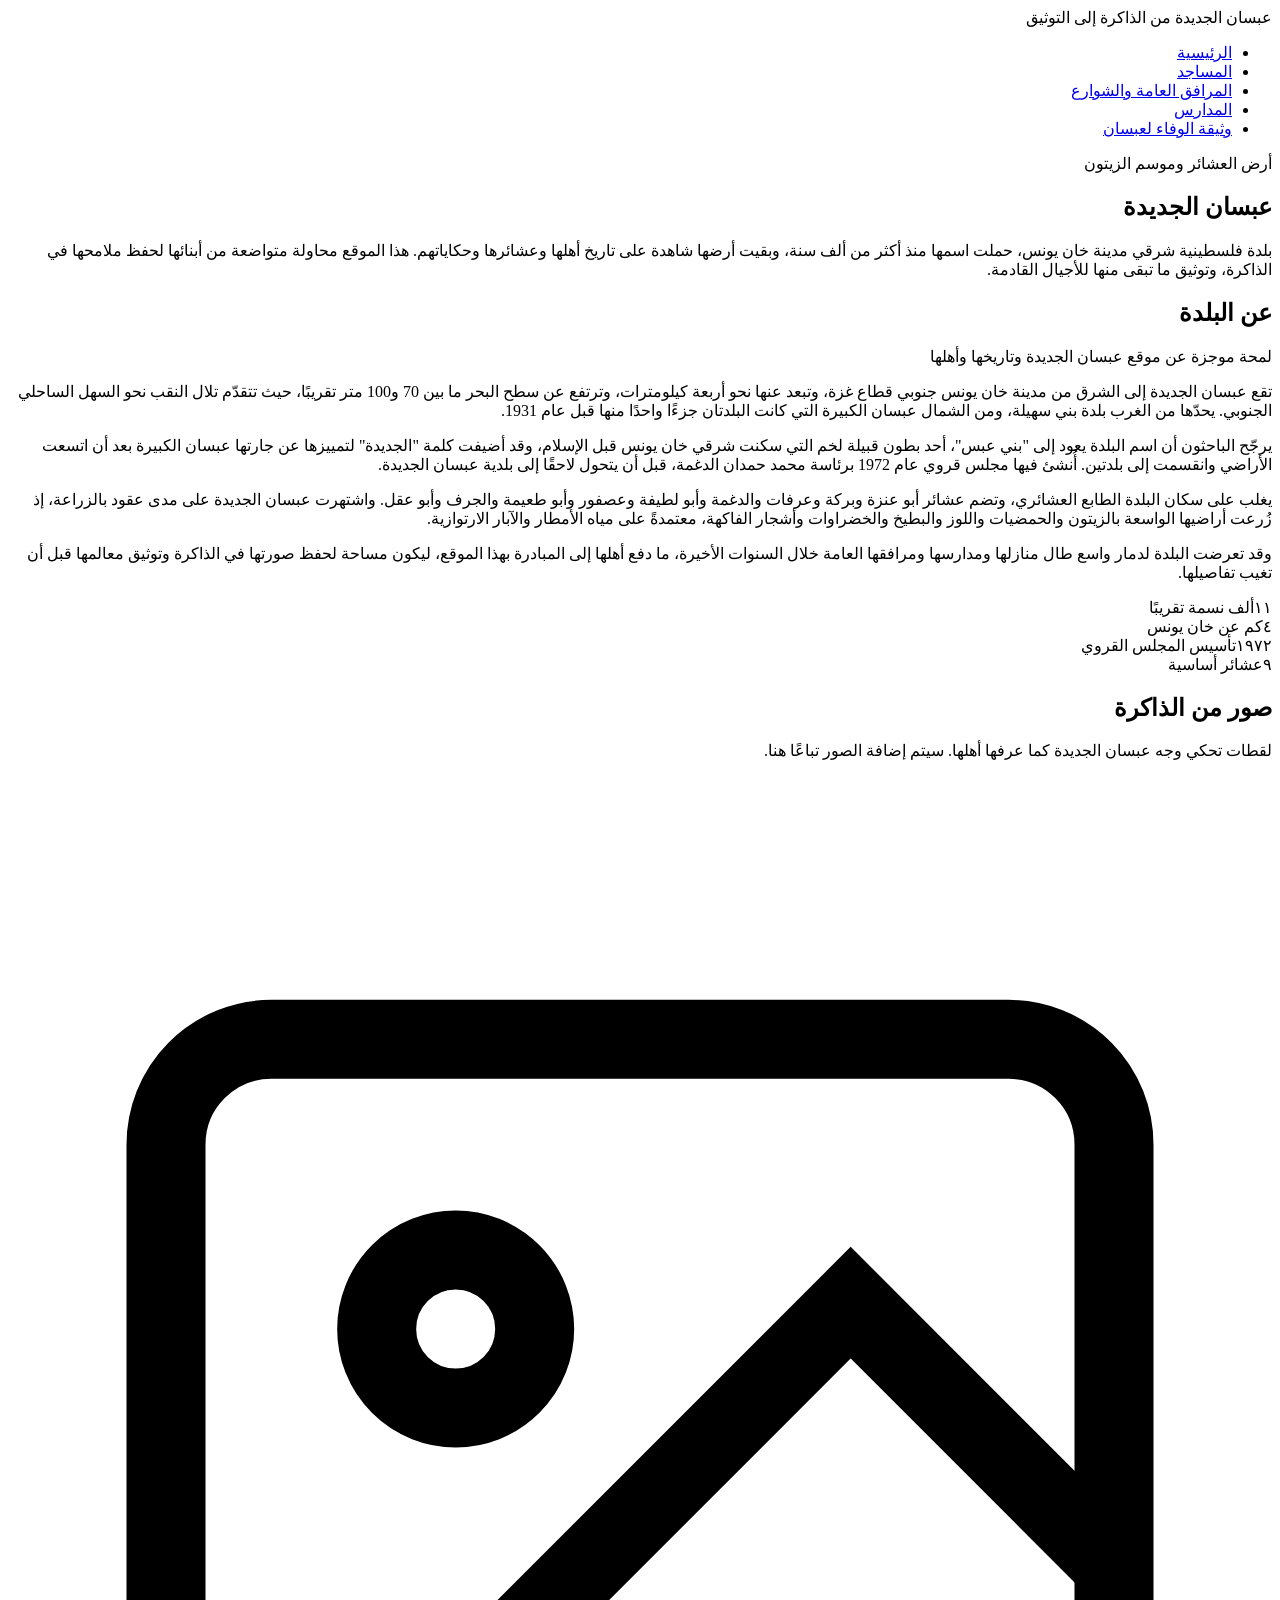
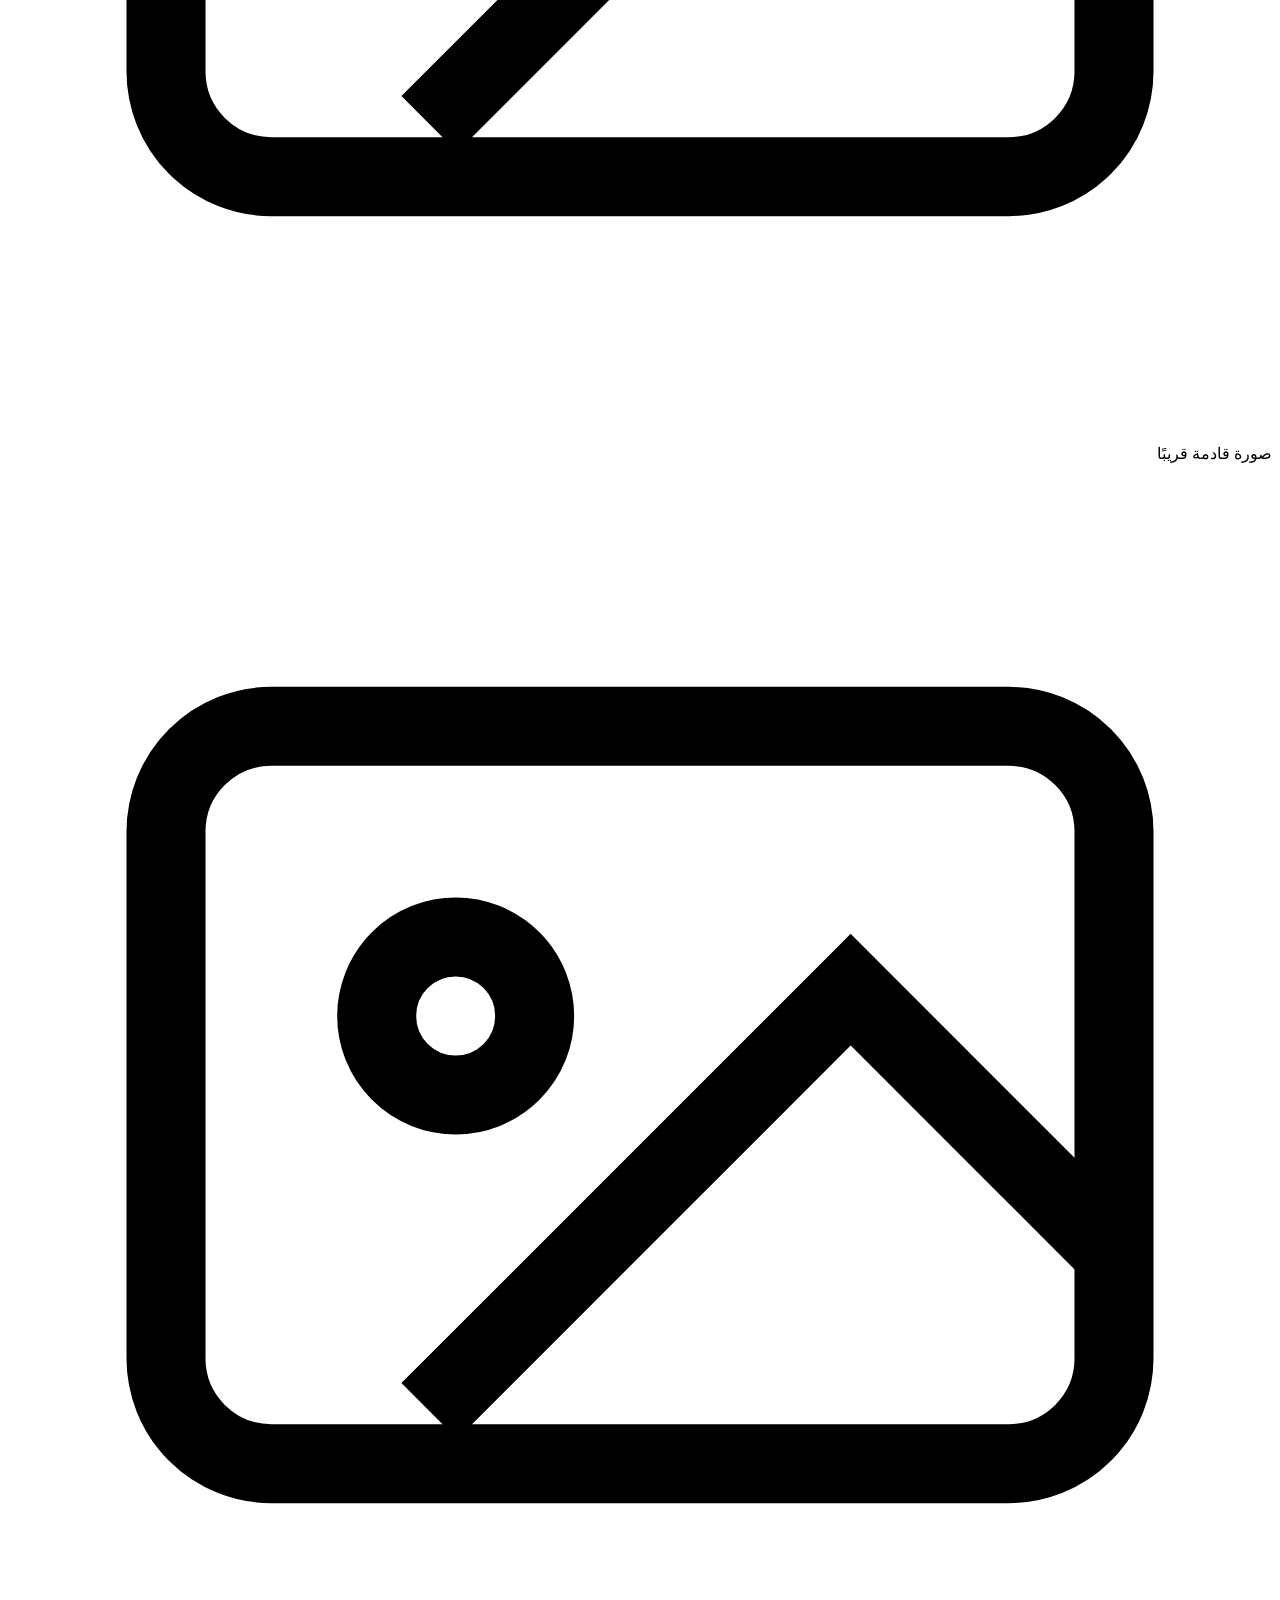
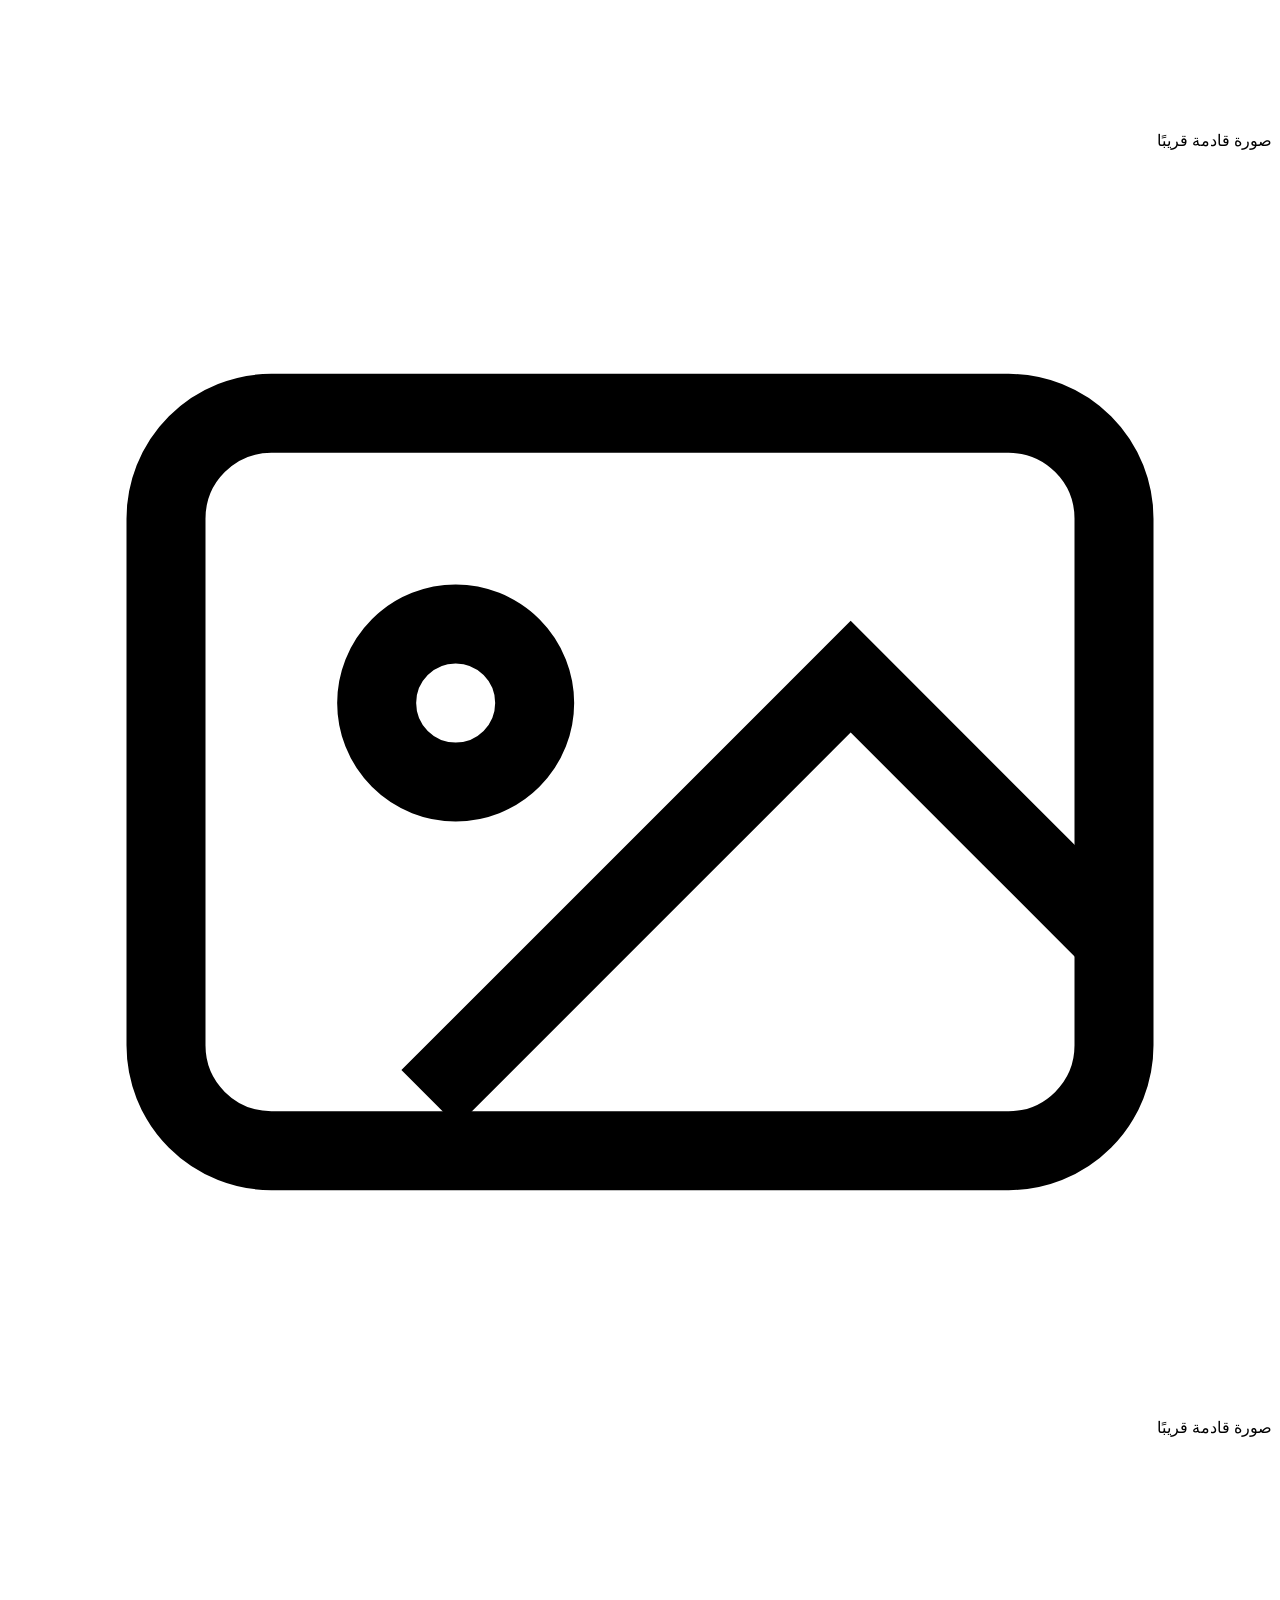
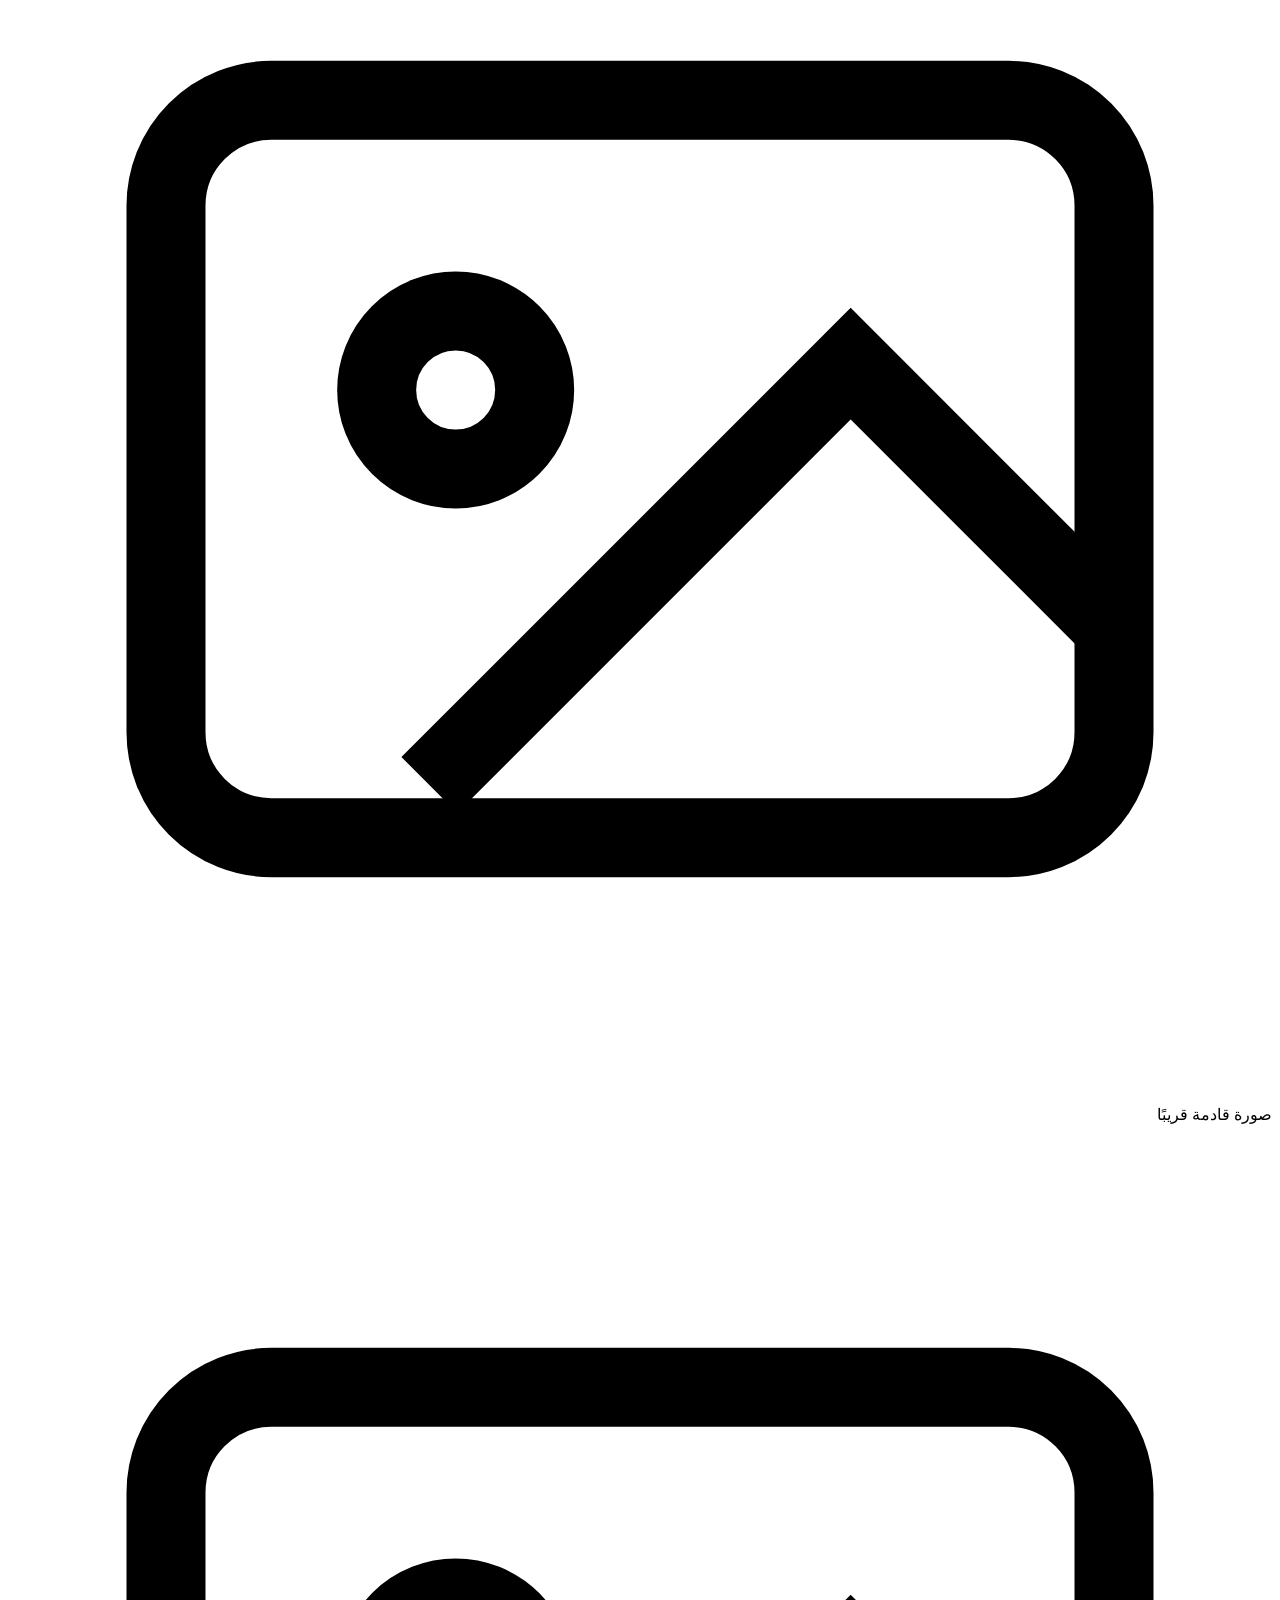
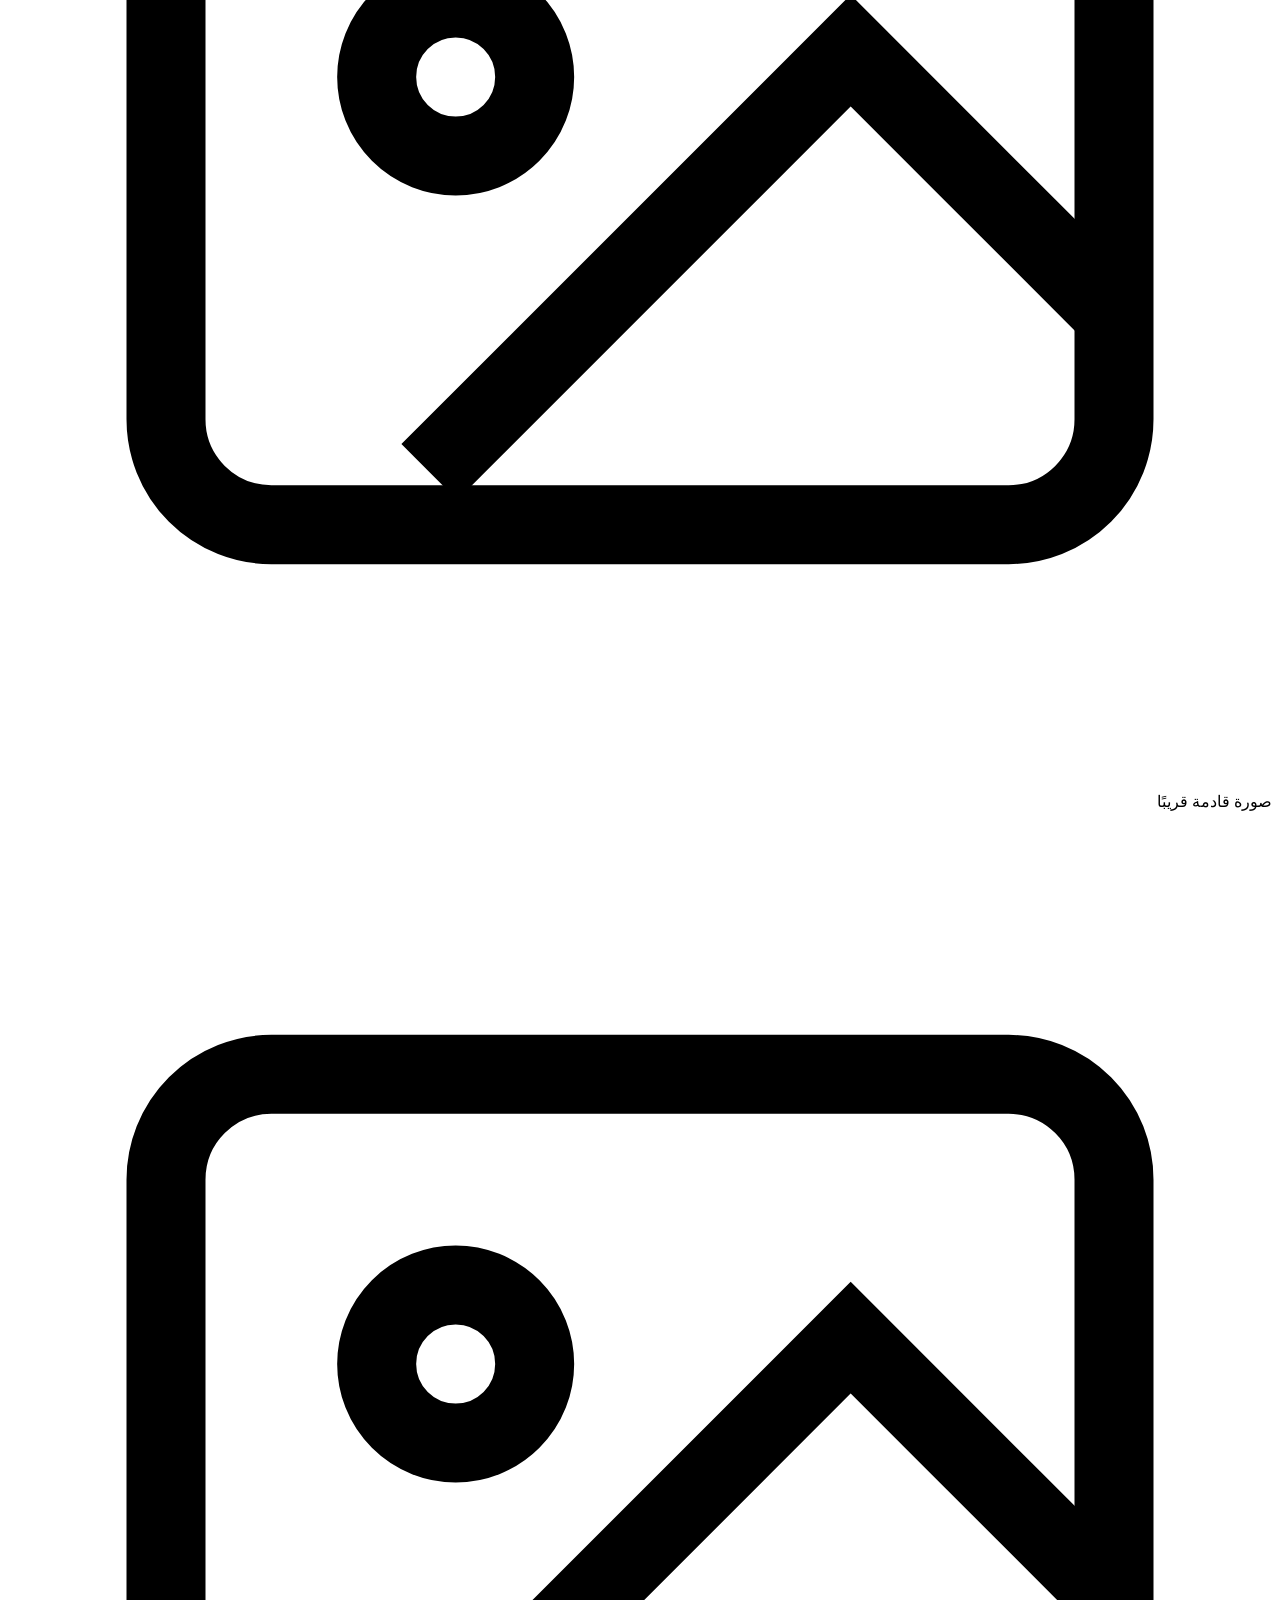
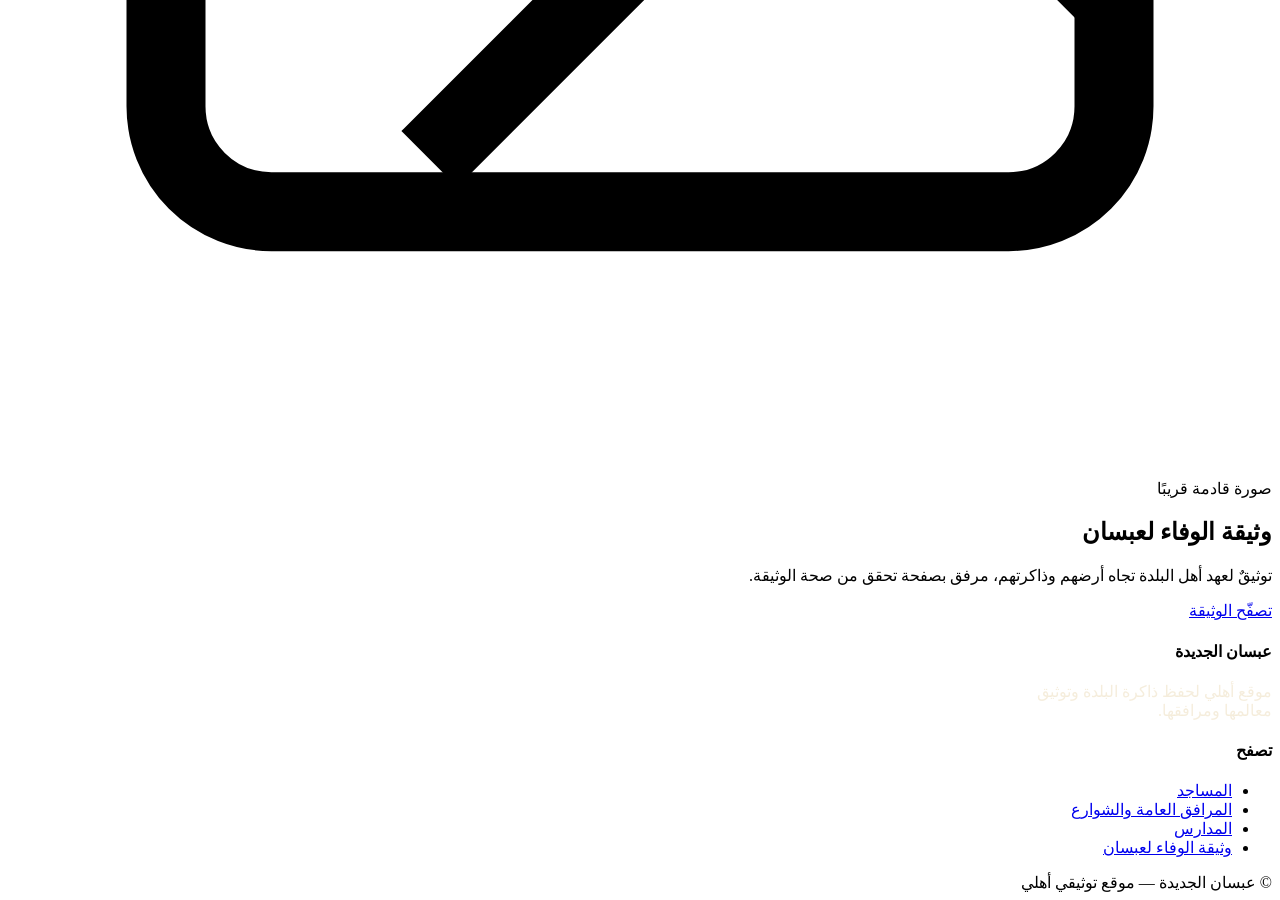
==== index.html @ bd460cff "Add files via upload" ====
<!DOCTYPE html>
<html lang="ar" dir="rtl">
<head>
<meta charset="UTF-8">
<meta name="viewport" content="width=device-width, initial-scale=1.0">
<title>عبسان الجديدة | من الذاكرة إلى التوثيق</title>
<link rel="preconnect" href="https://fonts.googleapis.com">
<link href="https://fonts.googleapis.com/css2?family=Aref+Ruqaa:wght@400;700&family=Cairo:wght@400;600;700&display=swap" rel="stylesheet">
<link rel="stylesheet" href="assets/style.css">
</head>
<body>

<header class="site-header">
  <div class="container">
    <div class="brand">
      <span class="name">عبسان الجديدة</span>
      <span class="tagline">من الذاكرة إلى التوثيق</span>
    </div>
    <nav class="main-nav">
      <ul>
        <li><a href="index.html" class="active">الرئيسية</a></li>
        <li><a href="mosques.html">المساجد</a></li>
        <li><a href="facilities.html">المرافق العامة والشوارع</a></li>
        <li><a href="schools.html">المدارس</a></li>
        <li><a href="document.html">وثيقة الوفاء لعبسان</a></li>
      </ul>
    </nav>
  </div>
</header>
<div class="tatreez-band"></div>

<section class="hero">
  <div class="container">
    <span class="eyebrow">أرض العشائر وموسم الزيتون</span>
    <h1>عبسان الجديدة</h1>
    <p class="lead">
      بلدة فلسطينية شرقي مدينة خان يونس، حملت اسمها منذ أكثر من ألف سنة، وبقيت أرضها
      شاهدة على تاريخ أهلها وعشائرها وحكاياتهم. هذا الموقع محاولة متواضعة من أبنائها
      لحفظ ملامحها في الذاكرة، وتوثيق ما تبقى منها للأجيال القادمة.
    </p>
  </div>
</section>

<section>
  <div class="container">
    <div class="section-head">
      <h2>عن البلدة</h2>
      <p>لمحة موجزة عن موقع عبسان الجديدة وتاريخها وأهلها</p>
    </div>

    <div class="prose-card">
      <p>
        تقع عبسان الجديدة إلى الشرق من مدينة خان يونس جنوبي قطاع غزة، وتبعد عنها
        نحو أربعة كيلومترات، وترتفع عن سطح البحر ما بين 70 و100 متر تقريبًا، حيث
        تتقدّم تلال النقب نحو السهل الساحلي الجنوبي. يحدّها من الغرب بلدة بني سهيلة،
        ومن الشمال عبسان الكبيرة التي كانت البلدتان جزءًا واحدًا منها قبل عام 1931.
      </p>
      <p>
        يرجّح الباحثون أن اسم البلدة يعود إلى "بني عبس"، أحد بطون قبيلة لخم التي
        سكنت شرقي خان يونس قبل الإسلام، وقد أضيفت كلمة "الجديدة" لتمييزها عن
        جارتها عبسان الكبيرة بعد أن اتسعت الأراضي وانقسمت إلى بلدتين. أُنشئ فيها
        مجلس قروي عام 1972 برئاسة محمد حمدان الدغمة، قبل أن يتحول لاحقًا إلى بلدية
        عبسان الجديدة.
      </p>
      <p>
        يغلب على سكان البلدة الطابع العشائري، وتضم عشائر أبو عنزة وبركة وعرفات
        والدغمة وأبو لطيفة وعصفور وأبو طعيمة والجرف وأبو عقل. واشتهرت عبسان الجديدة
        على مدى عقود بالزراعة، إذ زُرعت أراضيها الواسعة بالزيتون والحمضيات واللوز
        والبطيخ والخضراوات وأشجار الفاكهة، معتمدةً على مياه الأمطار والآبار الارتوازية.
      </p>
      <p>
        وقد تعرضت البلدة لدمار واسع طال منازلها ومدارسها ومرافقها العامة خلال
        السنوات الأخيرة، ما دفع أهلها إلى المبادرة بهذا الموقع، ليكون مساحة لحفظ
        صورتها في الذاكرة وتوثيق معالمها قبل أن تغيب تفاصيلها.
      </p>

      <div class="facts-grid">
        <div class="fact"><span class="num">١١</span><span class="label">ألف نسمة تقريبًا</span></div>
        <div class="fact"><span class="num">٤</span><span class="label">كم عن خان يونس</span></div>
        <div class="fact"><span class="num">١٩٧٢</span><span class="label">تأسيس المجلس القروي</span></div>
        <div class="fact"><span class="num">٩</span><span class="label">عشائر أساسية</span></div>
      </div>
    </div>
  </div>
</section>

<div class="tatreez-band thin"></div>

<section class="alt">
  <div class="container">
    <div class="section-head">
      <h2>صور من الذاكرة</h2>
      <p>لقطات تحكي وجه عبسان الجديدة كما عرفها أهلها. سيتم إضافة الصور تباعًا هنا.</p>
    </div>

    <div class="gallery-grid" id="gallery">
      <!--
        لإضافة صورة لاحقًا: استبدل أي photo-slot بالكود التالي
        <div class="photo-slot"><img src="images/اسم-الصورة.jpg" alt="وصف الصورة"></div>
      -->
      <div class="photo-slot">
        <svg class="icon" viewBox="0 0 24 24" fill="none" stroke="currentColor" stroke-width="1.5"><rect x="3" y="5" width="18" height="14" rx="2"/><circle cx="8.5" cy="10.5" r="1.5"/><path d="M21 15l-5-5-8 8"/></svg>
        <span class="cap">صورة قادمة قريبًا</span>
      </div>
      <div class="photo-slot">
        <svg class="icon" viewBox="0 0 24 24" fill="none" stroke="currentColor" stroke-width="1.5"><rect x="3" y="5" width="18" height="14" rx="2"/><circle cx="8.5" cy="10.5" r="1.5"/><path d="M21 15l-5-5-8 8"/></svg>
        <span class="cap">صورة قادمة قريبًا</span>
      </div>
      <div class="photo-slot">
        <svg class="icon" viewBox="0 0 24 24" fill="none" stroke="currentColor" stroke-width="1.5"><rect x="3" y="5" width="18" height="14" rx="2"/><circle cx="8.5" cy="10.5" r="1.5"/><path d="M21 15l-5-5-8 8"/></svg>
        <span class="cap">صورة قادمة قريبًا</span>
      </div>
      <div class="photo-slot">
        <svg class="icon" viewBox="0 0 24 24" fill="none" stroke="currentColor" stroke-width="1.5"><rect x="3" y="5" width="18" height="14" rx="2"/><circle cx="8.5" cy="10.5" r="1.5"/><path d="M21 15l-5-5-8 8"/></svg>
        <span class="cap">صورة قادمة قريبًا</span>
      </div>
      <div class="photo-slot">
        <svg class="icon" viewBox="0 0 24 24" fill="none" stroke="currentColor" stroke-width="1.5"><rect x="3" y="5" width="18" height="14" rx="2"/><circle cx="8.5" cy="10.5" r="1.5"/><path d="M21 15l-5-5-8 8"/></svg>
        <span class="cap">صورة قادمة قريبًا</span>
      </div>
      <div class="photo-slot">
        <svg class="icon" viewBox="0 0 24 24" fill="none" stroke="currentColor" stroke-width="1.5"><rect x="3" y="5" width="18" height="14" rx="2"/><circle cx="8.5" cy="10.5" r="1.5"/><path d="M21 15l-5-5-8 8"/></svg>
        <span class="cap">صورة قادمة قريبًا</span>
      </div>
    </div>
  </div>
</section>

<section>
  <div class="container">
    <div class="cta-block">
      <h2>وثيقة الوفاء لعبسان</h2>
      <p>
        توثيقٌ لعهد أهل البلدة تجاه أرضهم وذاكرتهم، مرفق بصفحة تحقق من صحة الوثيقة.
      </p>
      <a class="btn" href="document.html">تصفّح الوثيقة</a>
    </div>
  </div>
</section>

<footer class="site-footer">
  <div class="container">
    <div>
      <h4>عبسان الجديدة</h4>
      <p style="color:rgba(241,231,208,.75); max-width:280px;">
        موقع أهلي لحفظ ذاكرة البلدة وتوثيق معالمها ومرافقها.
      </p>
    </div>
    <div>
      <h4>تصفح</h4>
      <ul>
        <li><a href="mosques.html">المساجد</a></li>
        <li><a href="facilities.html">المرافق العامة والشوارع</a></li>
        <li><a href="schools.html">المدارس</a></li>
        <li><a href="document.html">وثيقة الوفاء لعبسان</a></li>
      </ul>
    </div>
  </div>
  <div class="footer-note">© عبسان الجديدة — موقع توثيقي أهلي</div>
</footer>

</body>
</html>
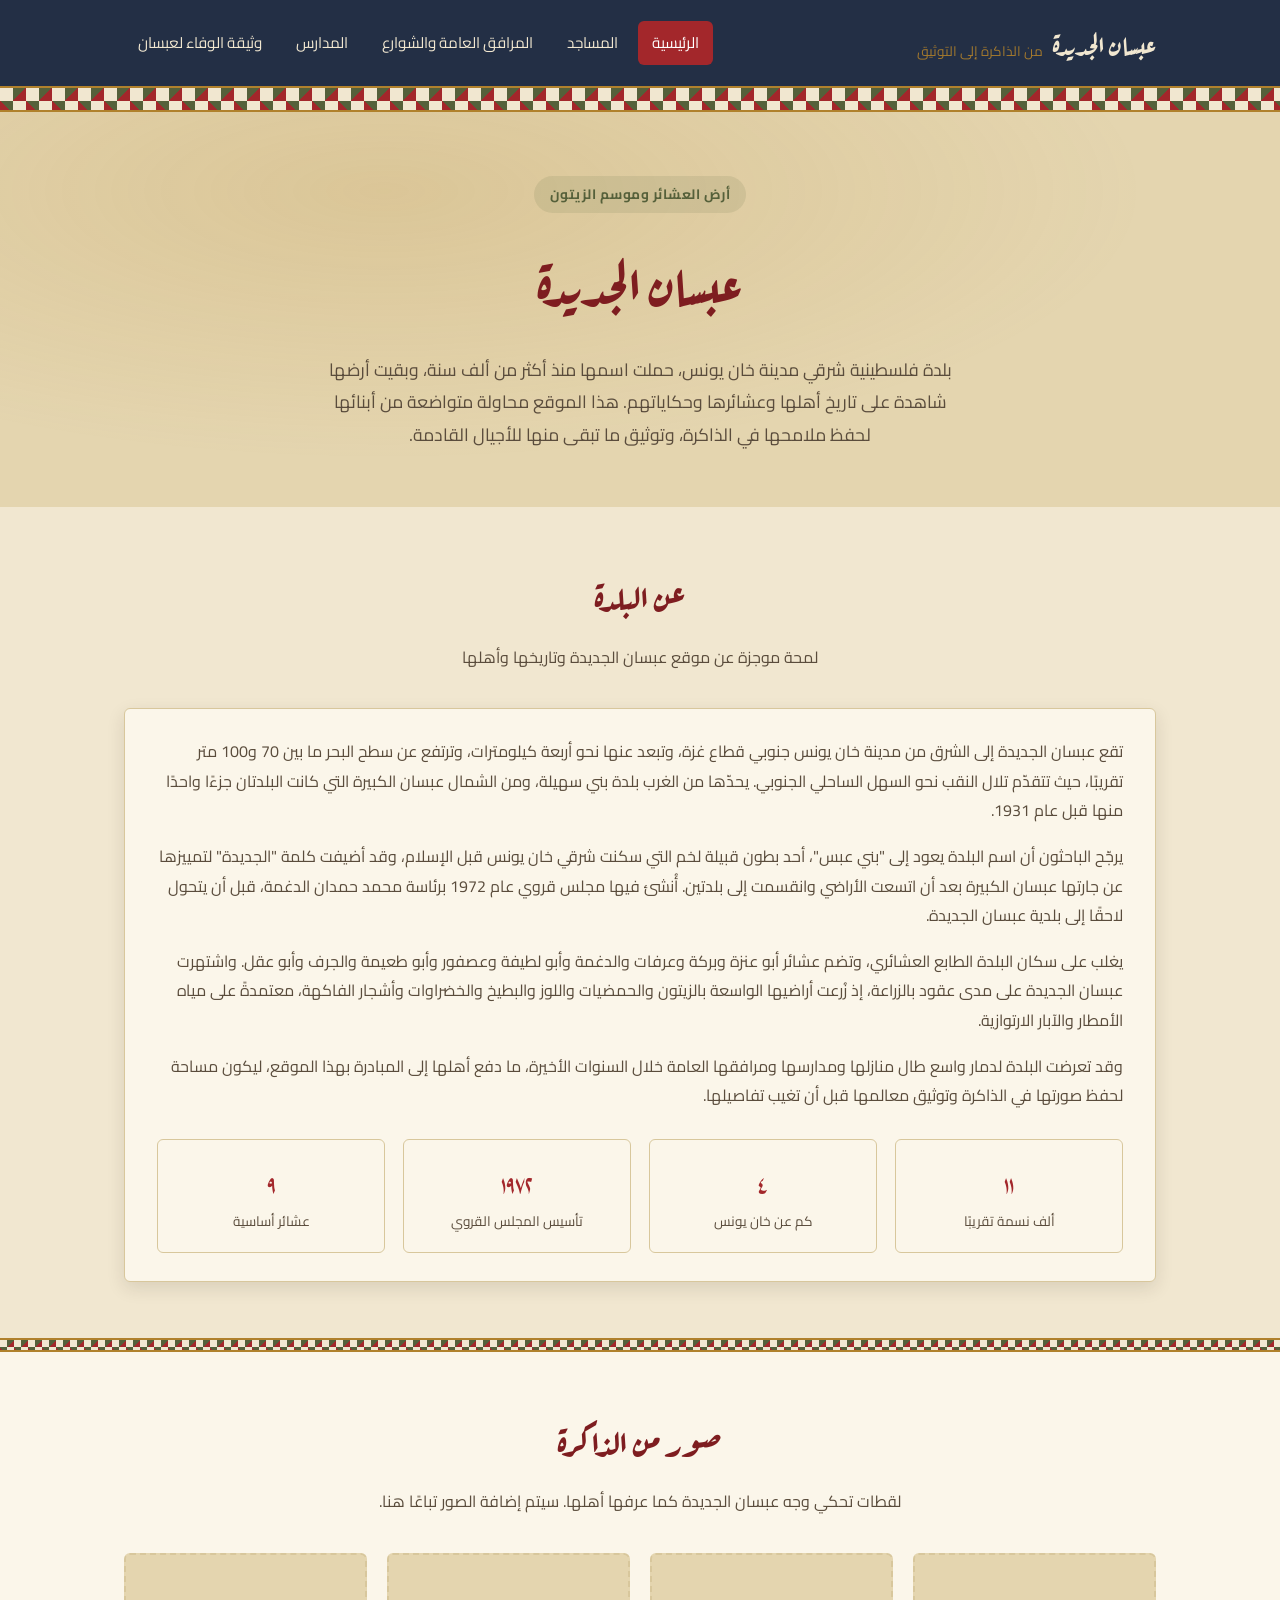
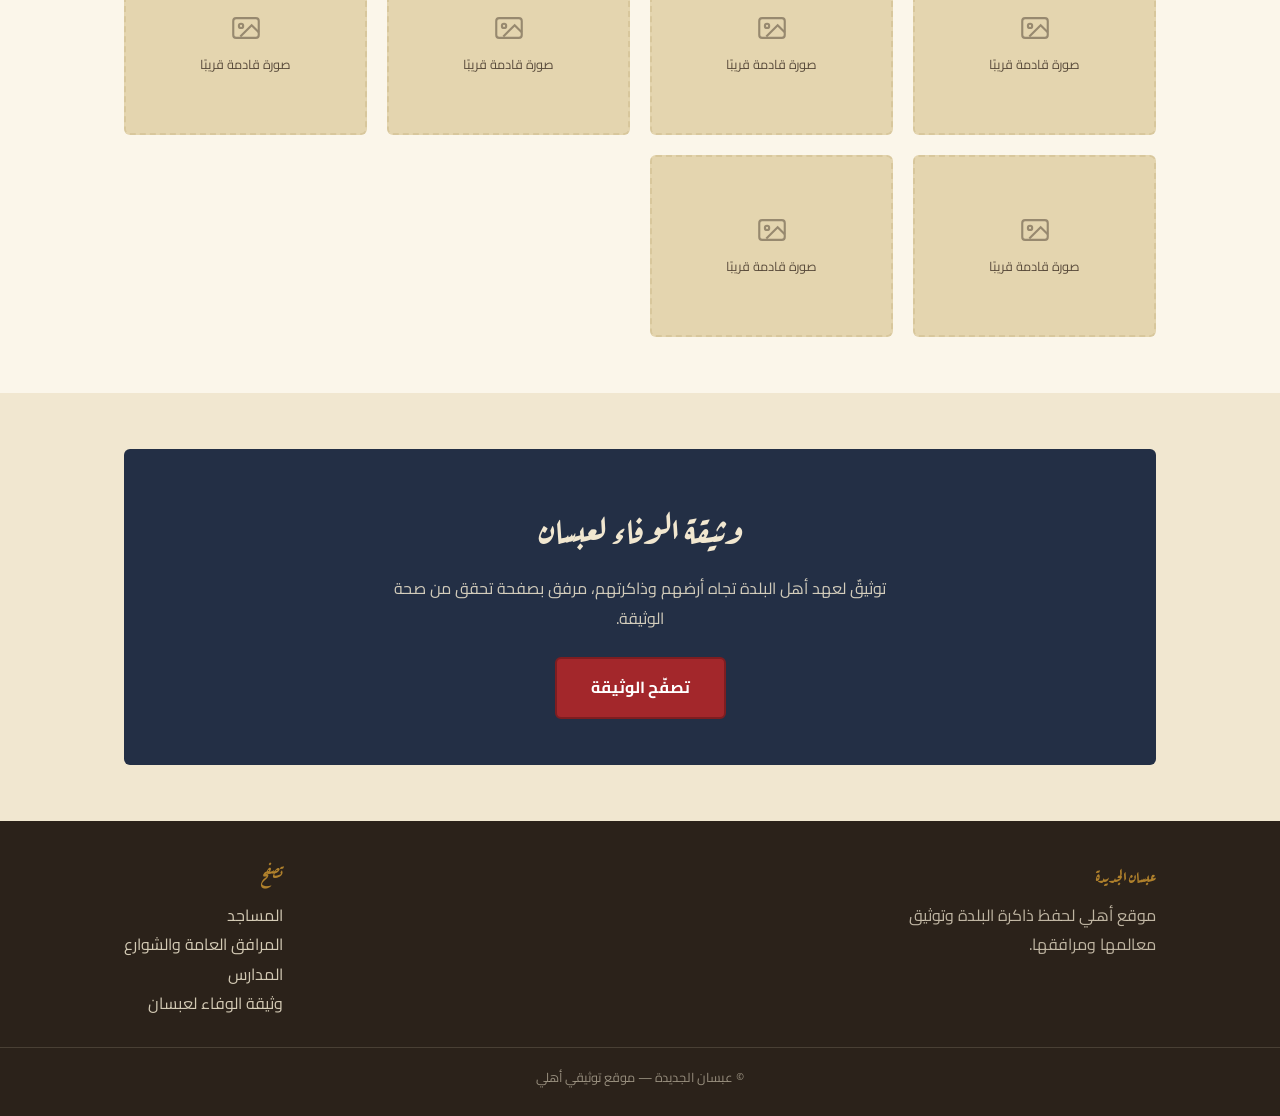
==== commit 942dca88: "Add files via upload" ====
--- a/index.html
+++ b/index.html
@@ -6,7 +6,7 @@
 <title>عبسان الجديدة | من الذاكرة إلى التوثيق</title>
 <link rel="preconnect" href="https://fonts.googleapis.com">
 <link href="https://fonts.googleapis.com/css2?family=Aref+Ruqaa:wght@400;700&family=Cairo:wght@400;600;700&display=swap" rel="stylesheet">
-<link rel="stylesheet" href="assets/style.css">
+<link rel="stylesheet" href="style.css">
 </head>
 <body>
 
--- a/style.css
+++ b/style.css
@@ -0,0 +1,352 @@
+/* =========================================================
+   عبسان الجديدة — من الذاكرة إلى التوثيق
+   نظام تصميم مستوحى من التطريز الفلسطيني (التطريز الغزّي)
+   ========================================================= */
+
+:root{
+  --sand:        #F1E7D0;   /* حجر كلسي / أرضية */
+  --sand-deep:   #E4D5AF;   /* بطاقات وأقسام */
+  --sand-line:   #D8C79C;   /* حدود خفيفة */
+  --ink:         #2B221A;   /* نص أساسي */
+  --ink-soft:    #5A4C3C;   /* نص ثانوي */
+  --red:         #A3272B;   /* أحمر التطريز الغزي */
+  --red-deep:    #7E1D20;
+  --olive:       #55603A;   /* أخضر زيتوني */
+  --indigo:      #232F45;   /* كحلي الليل */
+  --gold:        #B0812C;   /* خيط ذهبي */
+  --paper:       #FBF6EA;   /* أبيض دافئ للبطاقات الفاتحة */
+
+  --font-display: 'Aref Ruqaa', 'Amiri', serif;
+  --font-body: 'Cairo', 'Tahoma', sans-serif;
+
+  --radius: 6px;
+  --shadow: 0 6px 18px rgba(43,34,26,0.12);
+}
+
+*{ box-sizing: border-box; }
+
+html{ scroll-behavior: smooth; }
+
+body{
+  margin:0;
+  background: var(--sand);
+  color: var(--ink);
+  font-family: var(--font-body);
+  line-height: 1.85;
+  direction: rtl;
+}
+
+img{ max-width:100%; display:block; }
+
+a{ color: inherit; text-decoration:none; }
+
+h1,h2,h3{
+  font-family: var(--font-display);
+  color: var(--red-deep);
+  margin: 0 0 .4em;
+  font-weight: 700;
+}
+
+h1{ font-size: clamp(2.2rem, 5vw, 3.4rem); }
+h2{ font-size: clamp(1.6rem, 3vw, 2.2rem); }
+h3{ font-size: 1.25rem; color: var(--indigo); }
+
+p{ margin: 0 0 1em; color: var(--ink-soft); }
+
+.container{
+  max-width: 1080px;
+  margin: 0 auto;
+  padding: 0 24px;
+}
+
+/* ---------- شريط التطريز (العنصر المميز) ---------- */
+.tatreez-band{
+  height: 26px;
+  background-image:
+    linear-gradient(45deg, var(--red) 25%, transparent 25%),
+    linear-gradient(-45deg, var(--red) 25%, transparent 25%),
+    linear-gradient(45deg, transparent 75%, var(--olive) 75%),
+    linear-gradient(-45deg, transparent 75%, var(--olive) 75%);
+  background-size: 26px 26px;
+  background-position: 0 0, 0 13px, 13px -13px, -13px 0px;
+  border-top: 2px solid var(--gold);
+  border-bottom: 2px solid var(--gold);
+}
+.tatreez-band.thin{ height:14px; background-size:14px 14px; background-position:0 0,0 7px,7px -7px,-7px 0; }
+
+/* ---------- الترويسة ---------- */
+header.site-header{
+  background: var(--indigo);
+  color: var(--sand);
+  position: relative;
+}
+.site-header .container{
+  display:flex;
+  align-items:center;
+  justify-content:space-between;
+  padding-top:18px;
+  padding-bottom:18px;
+  flex-wrap: wrap;
+  gap: 12px;
+}
+.brand{
+  display:flex;
+  align-items:baseline;
+  gap:10px;
+}
+.brand .name{
+  font-family: var(--font-display);
+  font-size: 1.7rem;
+  color: var(--sand);
+  font-weight:700;
+}
+.brand .tagline{
+  font-size:.85rem;
+  color: var(--gold);
+  opacity:.9;
+}
+nav.main-nav ul{
+  list-style:none;
+  display:flex;
+  gap: 6px;
+  margin:0; padding:0;
+  flex-wrap: wrap;
+}
+nav.main-nav a{
+  display:inline-block;
+  padding: 8px 14px;
+  border-radius: var(--radius);
+  font-size: .95rem;
+  color: var(--sand);
+  transition: background .15s ease, color .15s ease;
+}
+nav.main-nav a:hover,
+nav.main-nav a.active{
+  background: var(--red);
+  color: #fff;
+}
+
+/* ---------- البطل ---------- */
+.hero{
+  background:
+    radial-gradient(ellipse at 30% 20%, rgba(176,129,44,.18), transparent 60%),
+    var(--sand-deep);
+  padding: 64px 0 56px;
+  text-align:center;
+  position:relative;
+}
+.hero .eyebrow{
+  display:inline-block;
+  font-size:.85rem;
+  letter-spacing:.5px;
+  color: var(--olive);
+  background: rgba(85,96,58,.12);
+  padding: 6px 16px;
+  border-radius: 999px;
+  margin-bottom: 18px;
+  font-weight:700;
+}
+.hero p.lead{
+  max-width: 640px;
+  margin: 0 auto;
+  font-size: 1.1rem;
+}
+
+/* ---------- الأقسام ---------- */
+section{ padding: 56px 0; }
+section.alt{ background: var(--paper); }
+
+.section-head{
+  text-align:center;
+  max-width: 640px;
+  margin: 0 auto 36px;
+}
+.section-head p{ margin-bottom:0; }
+
+/* ---------- بطاقات النص العام ---------- */
+.prose-card{
+  background: var(--paper);
+  border: 1px solid var(--sand-line);
+  border-radius: var(--radius);
+  padding: 28px 32px;
+  box-shadow: var(--shadow);
+}
+.facts-grid{
+  display:grid;
+  grid-template-columns: repeat(auto-fit, minmax(140px,1fr));
+  gap: 18px;
+  margin-top: 28px;
+}
+.fact{
+  text-align:center;
+  padding: 16px 10px;
+  background: var(--paper);
+  border: 1px solid var(--sand-line);
+  border-radius: var(--radius);
+}
+.fact .num{
+  font-family: var(--font-display);
+  font-size: 1.7rem;
+  color: var(--red);
+  display:block;
+}
+.fact .label{
+  font-size:.85rem;
+  color: var(--ink-soft);
+}
+
+/* ---------- معرض الصور ---------- */
+.gallery-grid{
+  display:grid;
+  grid-template-columns: repeat(auto-fill, minmax(220px,1fr));
+  gap: 20px;
+}
+.photo-slot{
+  aspect-ratio: 4/3;
+  border-radius: var(--radius);
+  border: 2px dashed var(--sand-line);
+  background: var(--sand-deep);
+  display:flex;
+  flex-direction:column;
+  align-items:center;
+  justify-content:center;
+  gap:8px;
+  color: var(--ink-soft);
+  text-align:center;
+  padding: 12px;
+  overflow:hidden;
+}
+.photo-slot img{ width:100%; height:100%; object-fit:cover; border-radius: 4px; }
+.photo-slot .icon{
+  width:34px; height:34px;
+  opacity:.55;
+}
+.photo-slot .cap{ font-size:.8rem; }
+
+/* ---------- أزرار ---------- */
+.btn{
+  display:inline-block;
+  padding: 14px 34px;
+  border-radius: var(--radius);
+  font-weight:700;
+  font-size:1rem;
+  background: var(--red);
+  color:#fff;
+  border: 2px solid var(--red-deep);
+  transition: transform .12s ease, background .15s ease;
+}
+.btn:hover{ background: var(--red-deep); transform: translateY(-2px); }
+.btn.secondary{
+  background: transparent;
+  color: var(--indigo);
+  border-color: var(--indigo);
+}
+.btn.secondary:hover{ background: var(--indigo); color:#fff; }
+
+.cta-block{
+  text-align:center;
+  background: var(--indigo);
+  color: var(--sand);
+  border-radius: var(--radius);
+  padding: 46px 24px;
+}
+.cta-block h2{ color: var(--sand); }
+.cta-block p{ color: rgba(241,231,208,.85); max-width:520px; margin:0 auto 24px;}
+
+/* ---------- شبكات المحتوى الفارغ (مساجد/مدارس/مرافق) ---------- */
+.empty-grid{
+  display:grid;
+  grid-template-columns: repeat(auto-fill, minmax(230px,1fr));
+  gap: 18px;
+}
+.empty-card{
+  border: 2px dashed var(--sand-line);
+  border-radius: var(--radius);
+  padding: 26px 18px;
+  text-align:center;
+  color: var(--ink-soft);
+  background: rgba(251,246,234,.5);
+}
+.empty-card .mark{
+  font-family: var(--font-display);
+  color: var(--gold);
+  font-size:1.6rem;
+  display:block;
+  margin-bottom:6px;
+}
+.page-intro{
+  max-width:720px;
+  margin: 0 auto 40px;
+  text-align:center;
+}
+
+/* ---------- صفحة الوثيقة ---------- */
+.doc-frame{
+  border: 3px solid var(--gold);
+  border-radius: var(--radius);
+  background: var(--paper);
+  padding: 40px;
+  text-align:center;
+}
+.doc-frame .seal{
+  width:70px; height:70px;
+  margin: 0 auto 18px;
+  border-radius:50%;
+  border: 3px solid var(--red);
+  display:flex; align-items:center; justify-content:center;
+  color: var(--red);
+  font-family: var(--font-display);
+  font-size:1.4rem;
+}
+.verify-box{
+  margin-top: 28px;
+  padding: 22px;
+  background: var(--sand-deep);
+  border-radius: var(--radius);
+  text-align: right;
+}
+.verify-box h3{ margin-bottom:.5em; }
+.verify-box ul{ margin:0; padding-inline-start: 20px; color: var(--ink-soft); }
+.verify-box li{ margin-bottom:6px; }
+
+/* ---------- تذييل ---------- */
+footer.site-footer{
+  background: var(--ink);
+  color: var(--sand);
+  padding: 40px 0 26px;
+}
+footer.site-footer .container{
+  display:flex;
+  justify-content:space-between;
+  flex-wrap:wrap;
+  gap: 24px;
+}
+footer.site-footer h4{
+  color: var(--gold);
+  font-family: var(--font-display);
+  margin: 0 0 10px;
+}
+footer.site-footer ul{ list-style:none; margin:0; padding:0; }
+footer.site-footer a{ color: rgba(241,231,208,.85); }
+footer.site-footer a:hover{ color: var(--gold); }
+.footer-note{
+  text-align:center;
+  font-size:.8rem;
+  color: rgba(241,231,208,.55);
+  margin-top: 28px;
+  padding-top: 18px;
+  border-top: 1px solid rgba(241,231,208,.15);
+}
+
+@media (max-width: 640px){
+  .site-header .container{ flex-direction:column; align-items:flex-start; }
+  nav.main-nav ul{ gap:2px; }
+  nav.main-nav a{ padding:6px 10px; font-size:.85rem; }
+  section{ padding: 40px 0; }
+  .prose-card{ padding:20px; }
+  footer.site-footer .container{ flex-direction:column; }
+}
+
+@media (prefers-reduced-motion: reduce){
+  *{ scroll-behavior:auto !important; transition:none !important; }
+}
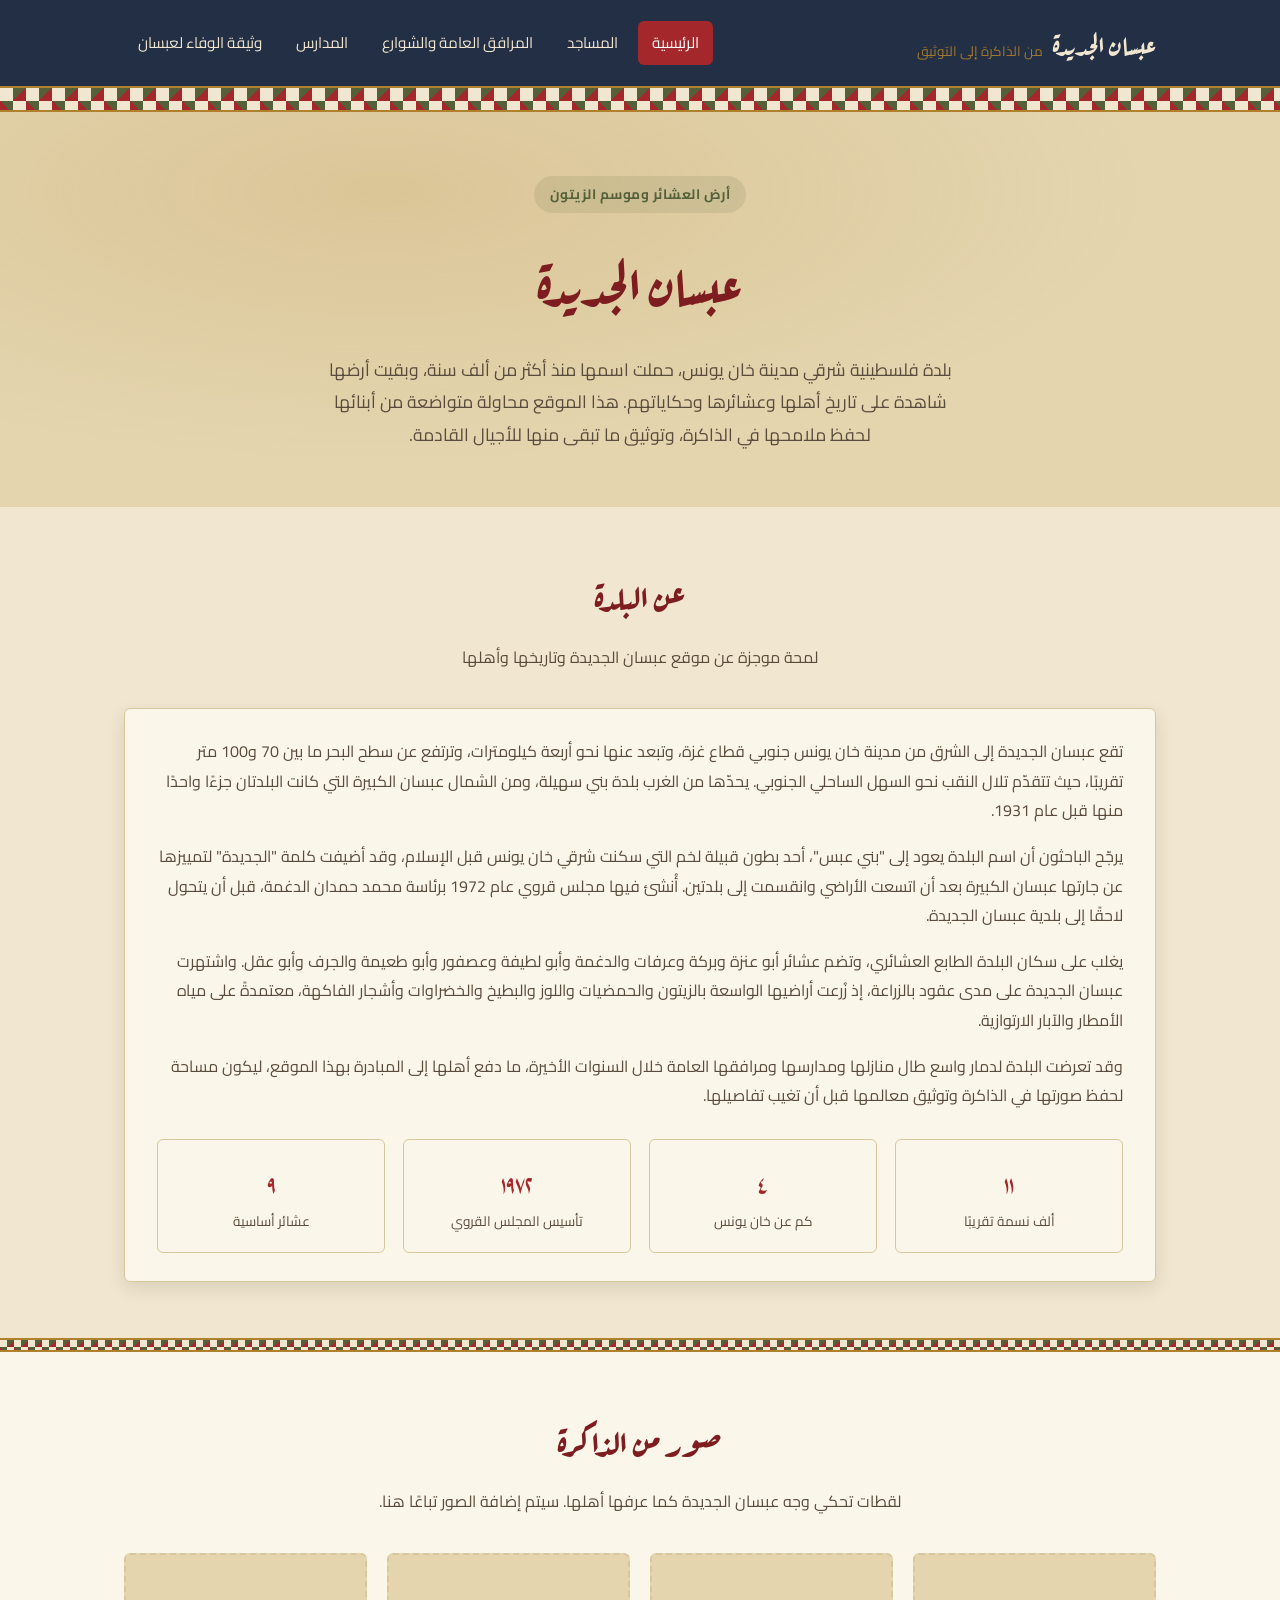
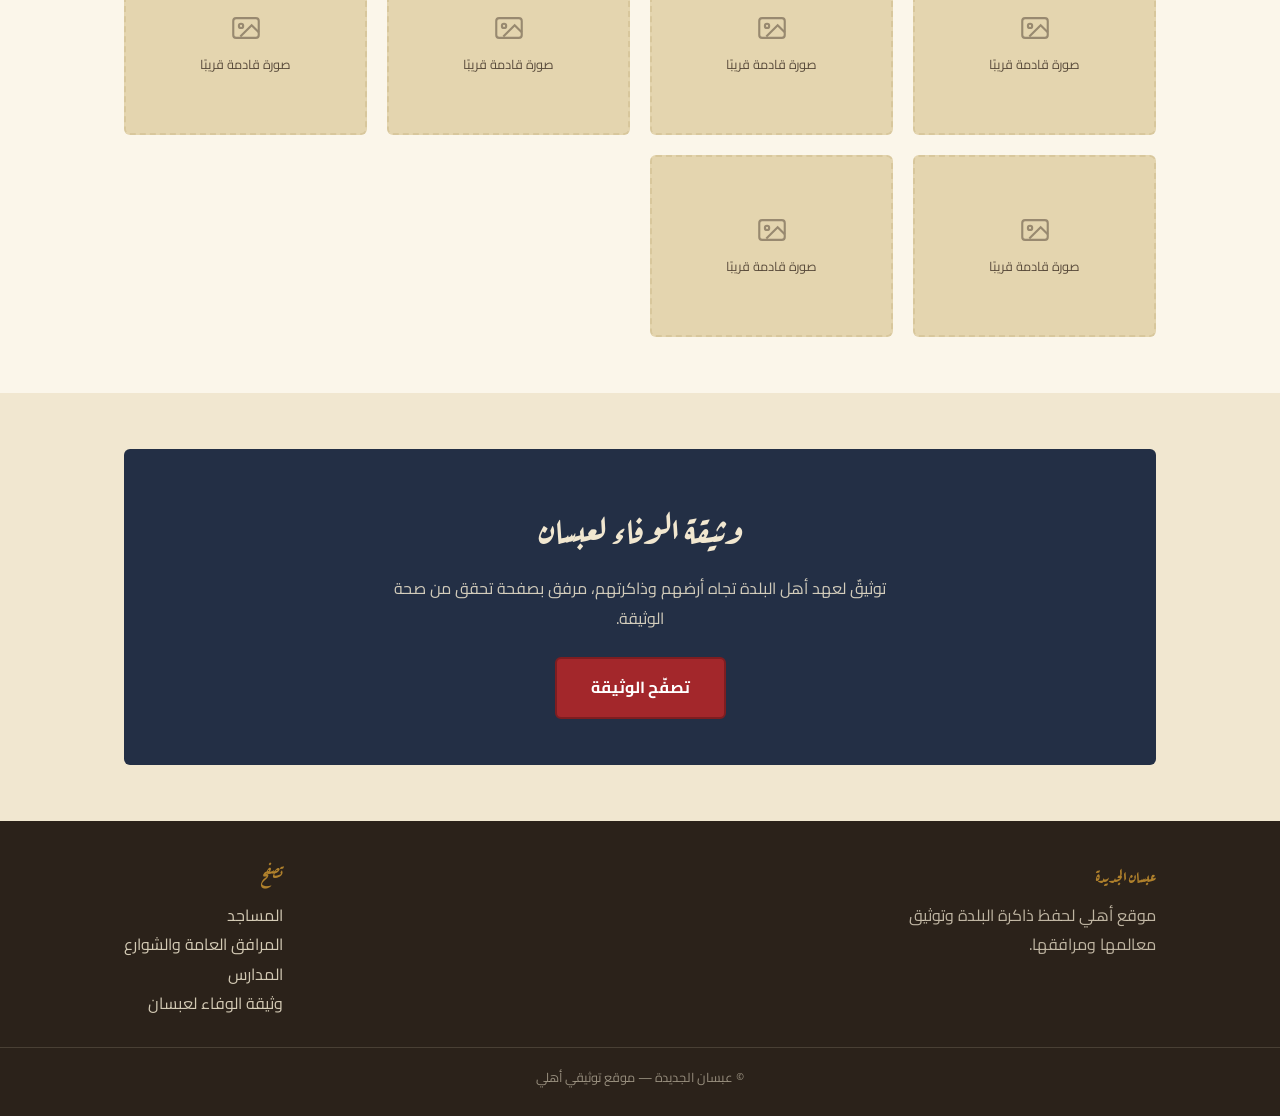
==== commit 3464296e: "Add files via upload" ====
--- a/index.html
+++ b/index.html
@@ -6,7 +6,7 @@
 <title>عبسان الجديدة | من الذاكرة إلى التوثيق</title>
 <link rel="preconnect" href="https://fonts.googleapis.com">
 <link href="https://fonts.googleapis.com/css2?family=Aref+Ruqaa:wght@400;700&family=Cairo:wght@400;600;700&display=swap" rel="stylesheet">
-<link rel="stylesheet" href="style.css">
+<link rel="stylesheet" href="style.css?v=2">
 </head>
 <body>
 
@@ -159,5 +159,6 @@
   <div class="footer-note">© عبسان الجديدة — موقع توثيقي أهلي</div>
 </footer>
 
+<script src="script.js?v=2" defer></script>
 </body>
 </html>
--- a/style.css
+++ b/style.css
@@ -347,6 +347,118 @@
   footer.site-footer .container{ flex-direction:column; }
 }
 
+/* ---------- بطاقة صورة + اسم (للمساجد/المدارس/المرافق) ---------- */
+.content-card{
+  background: var(--paper);
+  border: 1px solid var(--sand-line);
+  border-radius: var(--radius);
+  overflow:hidden;
+  box-shadow: var(--shadow);
+  transition: transform .25s ease, box-shadow .25s ease;
+}
+.content-card:hover{
+  transform: translateY(-5px);
+  box-shadow: 0 12px 26px rgba(43,34,26,.2);
+}
+.content-card .photo{
+  aspect-ratio: 4/3;
+  background: var(--sand-deep);
+  overflow: hidden;
+}
+.content-card .photo img{ width:100%; height:100%; object-fit:cover; display:block; }
+.content-card .info{ padding: 14px 16px; text-align:center; }
+.content-card .info h3{ margin: 0 0 4px; font-size: 1.05rem; }
+.content-card .info p{ margin:0; font-size:.85rem; color: var(--ink-soft); }
+
+/* =========================================================
+   الأنيميشن — حركة خفيفة بهدف الحيوية لا الإلهاء
+   ========================================================= */
+
+@keyframes fadeInUp{
+  from{ opacity:0; transform: translateY(18px); }
+  to{ opacity:1; transform: none; }
+}
+@keyframes pageFade{
+  from{ opacity:0; }
+  to{ opacity:1; }
+}
+@keyframes pulseGlow{
+  0%,100%{ box-shadow: 0 0 0 0 rgba(163,39,43,.35); }
+  50%{ box-shadow: 0 0 0 12px rgba(163,39,43,0); }
+}
+
+body{ animation: pageFade .5s ease both; }
+
+/* عناصر البطل وترويسة الصفحات الداخلية تظهر مباشرة بحركة صعود بسيطة */
+.hero .eyebrow{ animation: fadeInUp .7s ease both; }
+.hero h1{ animation: fadeInUp .7s ease .12s both; }
+.hero p.lead{ animation: fadeInUp .7s ease .24s both; }
+.page-intro h1{ animation: fadeInUp .7s ease both; }
+.page-intro p{ animation: fadeInUp .7s ease .15s both; }
+
+/* زر الدعوة الرئيسي ينبض بهدوء ليلفت الانتباه له */
+.cta-block .btn{ animation: pulseGlow 2.8s ease-in-out infinite; }
+
+/* عناصر تظهر تدريجيًا عند التمرير — تُفعَّل عبر script.js بإضافة class js-reveal لعنصر html.
+   إن تعطّل الجافاسكربت لأي سبب، تبقى العناصر ظاهرة بشكل طبيعي دون أي إخفاء. */
+.js-reveal .prose-card,
+.js-reveal .cta-block,
+.js-reveal .doc-frame,
+.js-reveal .verify-box,
+.js-reveal .section-head{
+  opacity:0;
+  transform: translateY(24px);
+  transition: opacity .6s ease, transform .6s ease;
+}
+.js-reveal .prose-card.in-view,
+.js-reveal .cta-block.in-view,
+.js-reveal .doc-frame.in-view,
+.js-reveal .verify-box.in-view,
+.js-reveal .section-head.in-view{
+  opacity:1;
+  transform:none;
+}
+
+.js-reveal .fact,
+.js-reveal .photo-slot,
+.js-reveal .empty-card,
+.js-reveal .content-card{
+  opacity:0;
+  transform: translateY(20px) scale(.97);
+  transition: opacity .5s ease, transform .5s ease;
+}
+.js-reveal .fact.in-view,
+.js-reveal .photo-slot.in-view,
+.js-reveal .empty-card.in-view,
+.js-reveal .content-card.in-view{
+  opacity:1;
+  transform:none;
+}
+
+/* تتابع بسيط في وقت الظهور بين بطاقات نفس الشبكة */
+.fact:nth-child(1), .photo-slot:nth-child(1), .empty-card:nth-child(1), .content-card:nth-child(1){ transition-delay:.02s; }
+.fact:nth-child(2), .photo-slot:nth-child(2), .empty-card:nth-child(2), .content-card:nth-child(2){ transition-delay:.10s; }
+.fact:nth-child(3), .photo-slot:nth-child(3), .empty-card:nth-child(3), .content-card:nth-child(3){ transition-delay:.18s; }
+.fact:nth-child(4), .photo-slot:nth-child(4), .empty-card:nth-child(4), .content-card:nth-child(4){ transition-delay:.26s; }
+.fact:nth-child(5), .photo-slot:nth-child(5), .empty-card:nth-child(5), .content-card:nth-child(5){ transition-delay:.34s; }
+.fact:nth-child(6), .photo-slot:nth-child(6), .empty-card:nth-child(6), .content-card:nth-child(6){ transition-delay:.42s; }
+
+/* شريط التطريز بحركة انزلاق بطيئة جدًا كتوقيع بصري هادئ */
+.tatreez-band{ animation: tatreezDrift 14s linear infinite; }
+@keyframes tatreezDrift{
+  from{ background-position: 0 0, 0 13px, 13px -13px, -13px 0px; }
+  to{ background-position: 52px 0, 52px 13px, 65px -13px, 39px 0px; }
+}
+
 @media (prefers-reduced-motion: reduce){
-  *{ scroll-behavior:auto !important; transition:none !important; }
-}
+  *{
+    scroll-behavior:auto !important;
+    transition:none !important;
+    animation:none !important;
+  }
+  .js-reveal .prose-card, .js-reveal .cta-block, .js-reveal .doc-frame,
+  .js-reveal .verify-box, .js-reveal .section-head, .js-reveal .fact,
+  .js-reveal .photo-slot, .js-reveal .empty-card, .js-reveal .content-card{
+    opacity:1 !important; transform:none !important;
+  }
+}
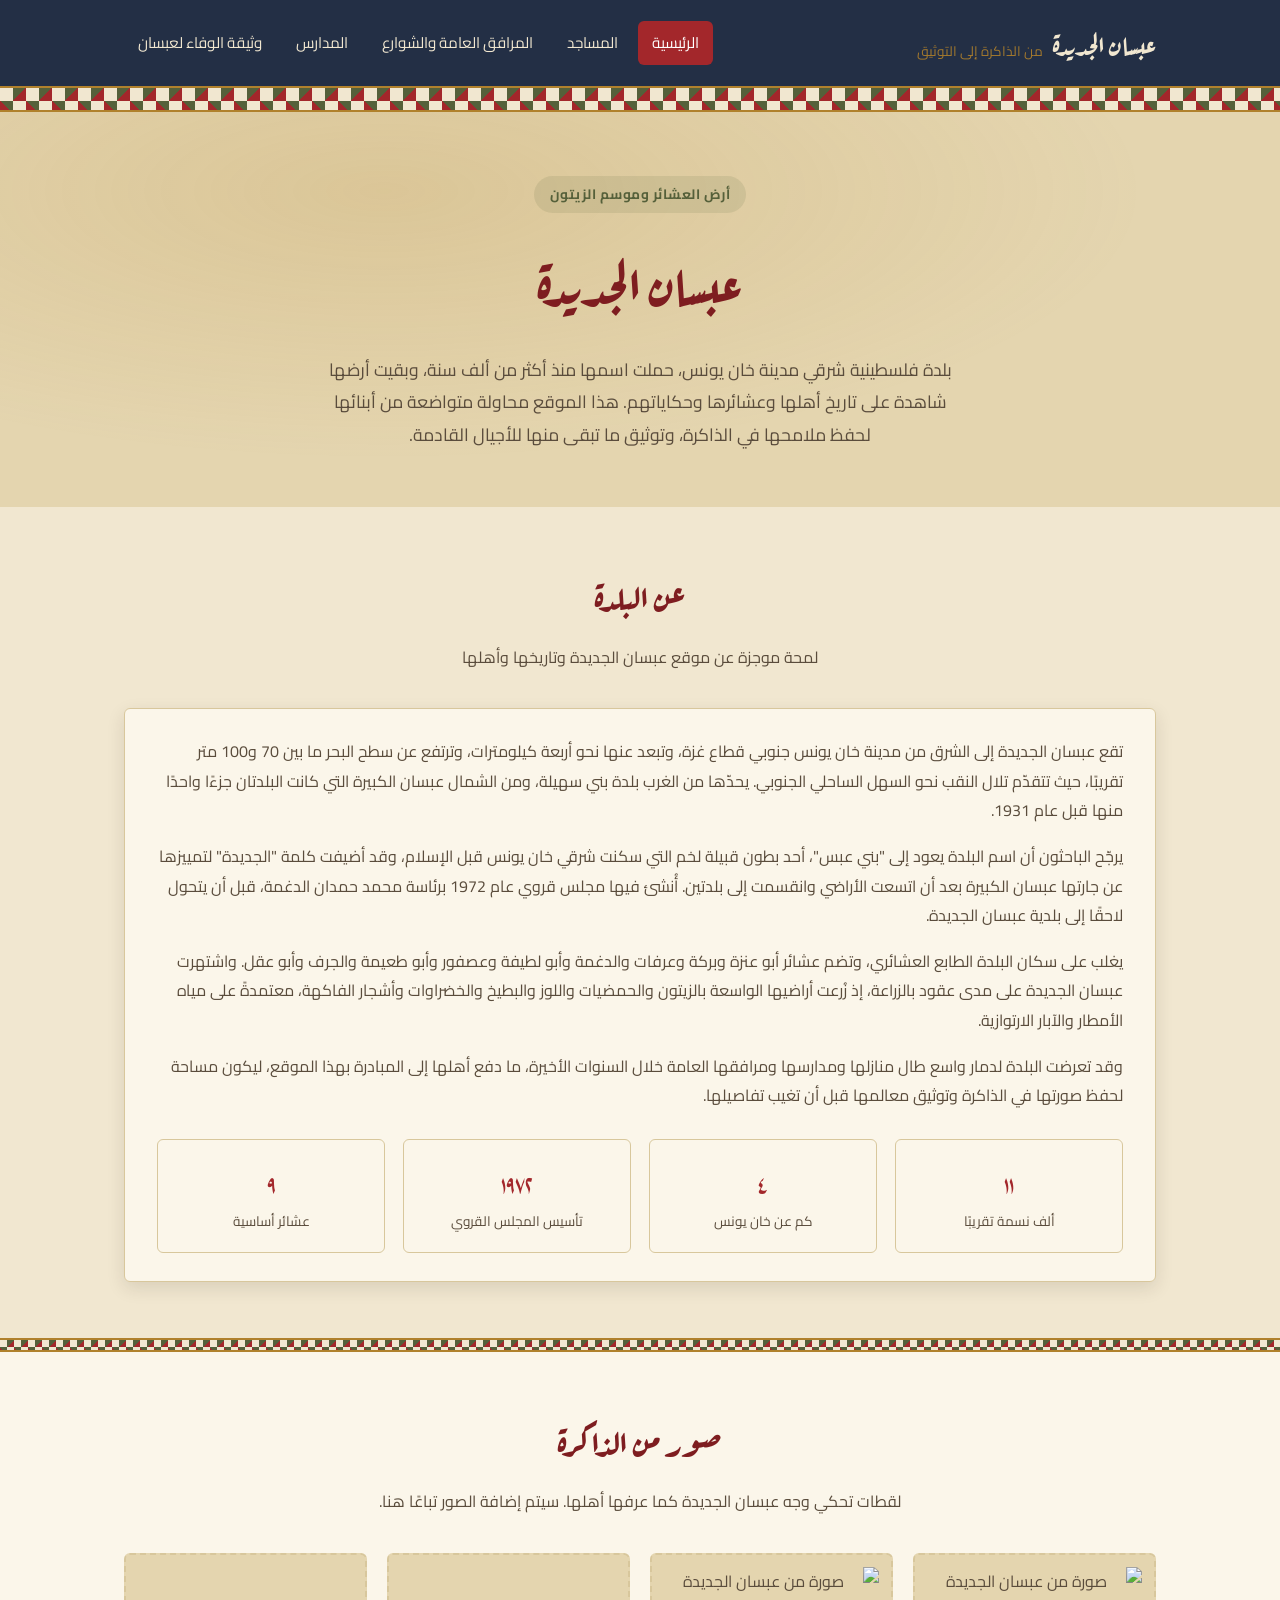
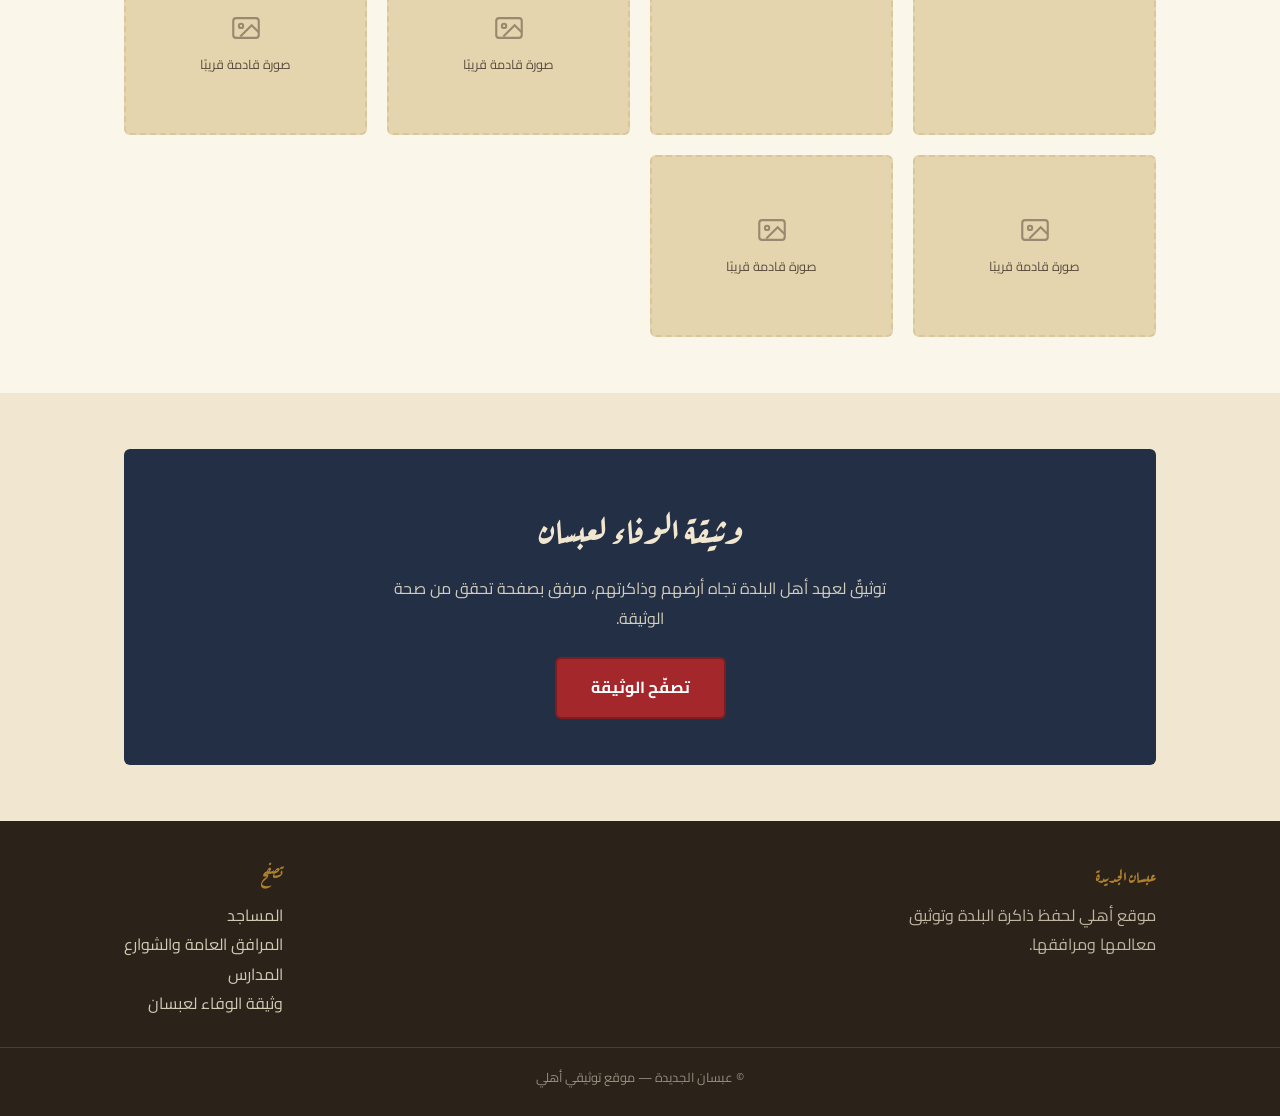
==== commit 417c106c: "Update index.html" ====
--- a/index.html
+++ b/index.html
@@ -99,13 +99,11 @@
         <div class="photo-slot"><img src="images/اسم-الصورة.jpg" alt="وصف الصورة"></div>
       -->
       <div class="photo-slot">
-        <svg class="icon" viewBox="0 0 24 24" fill="none" stroke="currentColor" stroke-width="1.5"><rect x="3" y="5" width="18" height="14" rx="2"/><circle cx="8.5" cy="10.5" r="1.5"/><path d="M21 15l-5-5-8 8"/></svg>
-        <span class="cap">صورة قادمة قريبًا</span>
-      </div>
-      <div class="photo-slot">
-        <svg class="icon" viewBox="0 0 24 24" fill="none" stroke="currentColor" stroke-width="1.5"><rect x="3" y="5" width="18" height="14" rx="2"/><circle cx="8.5" cy="10.5" r="1.5"/><path d="M21 15l-5-5-8 8"/></svg>
-        <span class="cap">صورة قادمة قريبًا</span>
-      </div>
+  <img src="images/abasan1.jpg" alt="صورة من عبسان الجديدة">
+</div>
+<div class="photo-slot">
+  <img src="images/abasan2.jpg" alt="صورة من عبسان الجديدة">
+</div>
       <div class="photo-slot">
         <svg class="icon" viewBox="0 0 24 24" fill="none" stroke="currentColor" stroke-width="1.5"><rect x="3" y="5" width="18" height="14" rx="2"/><circle cx="8.5" cy="10.5" r="1.5"/><path d="M21 15l-5-5-8 8"/></svg>
         <span class="cap">صورة قادمة قريبًا</span>
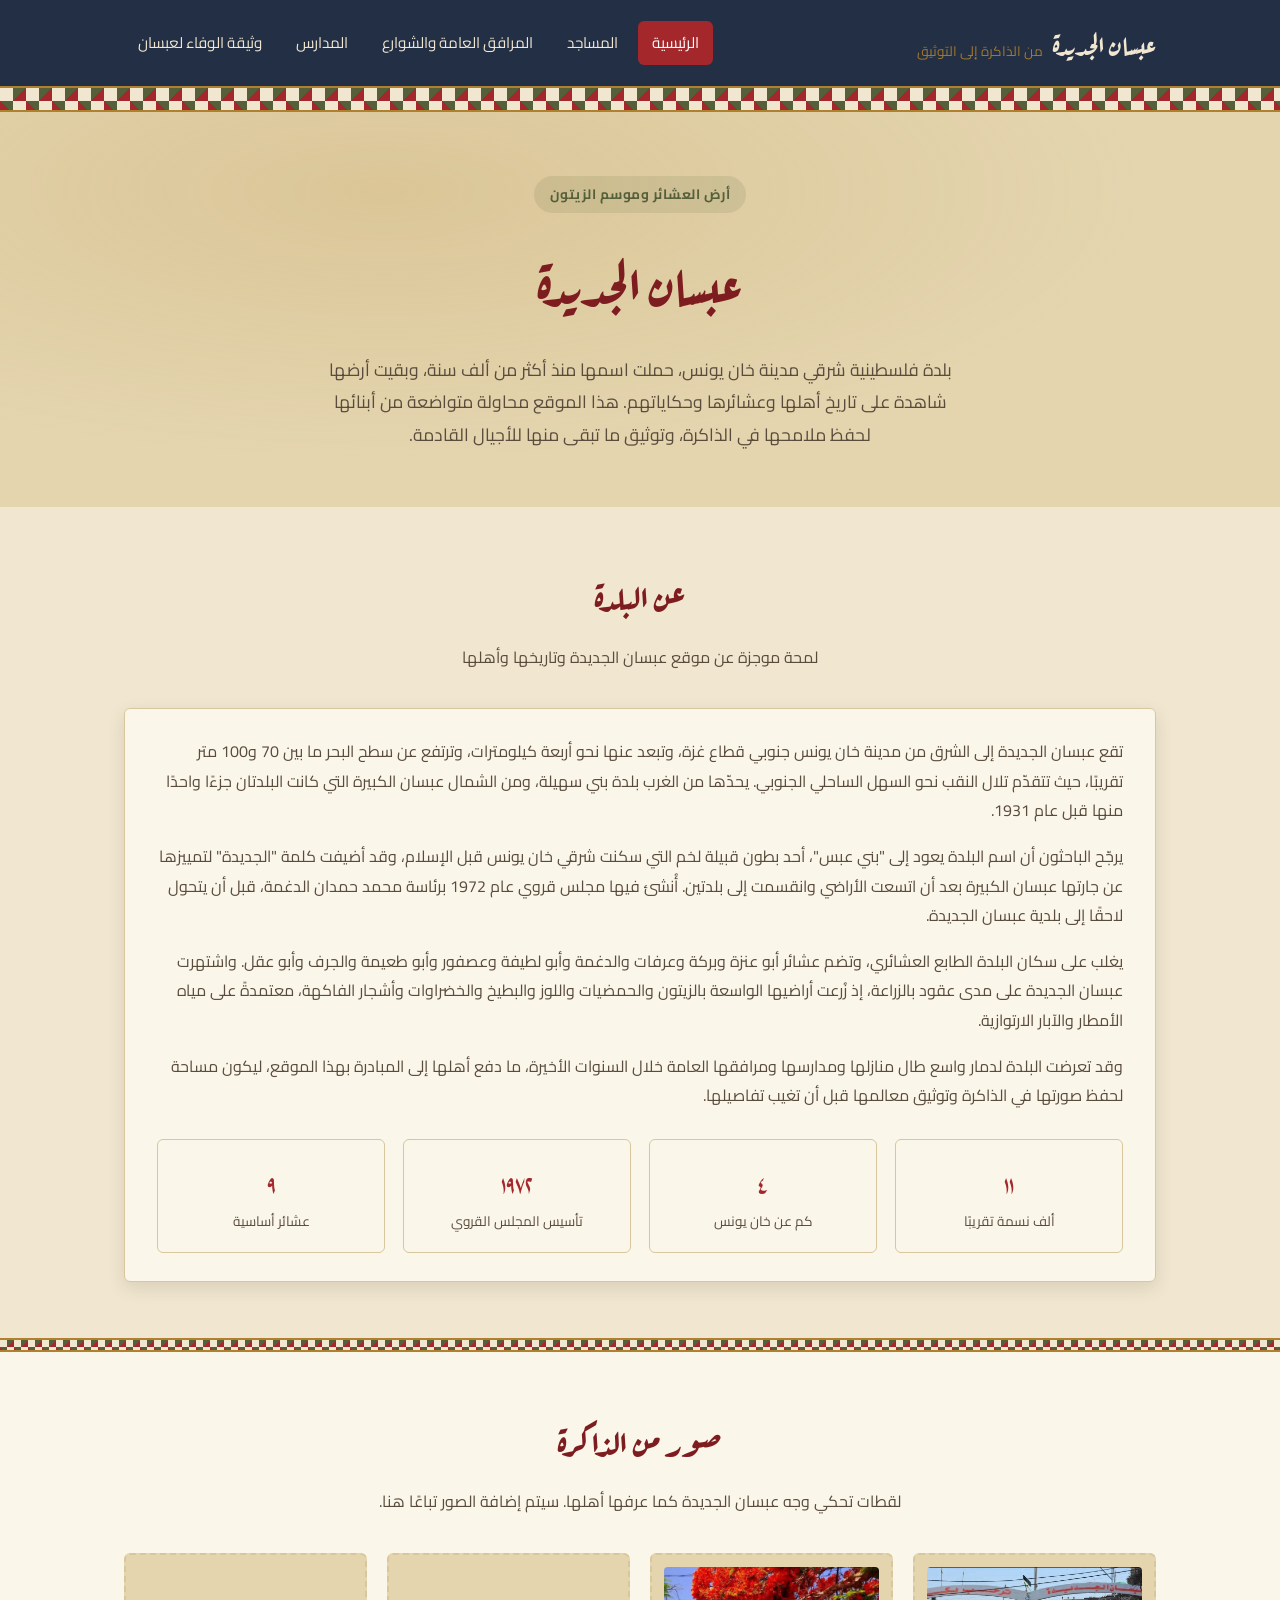
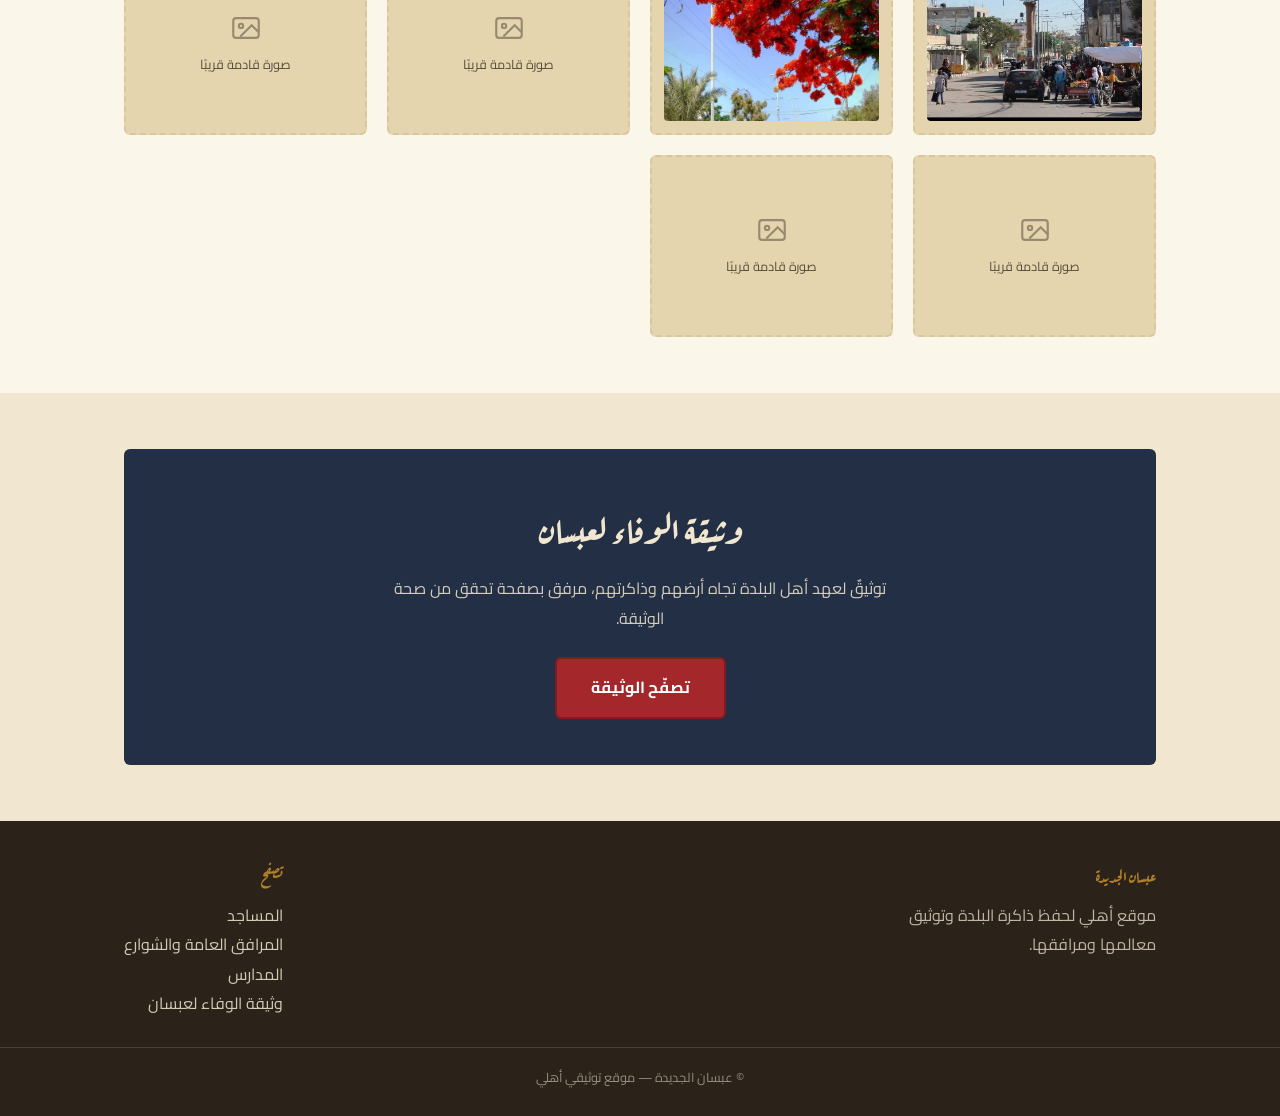
==== commit ebee4016: "Update index.html" ====
--- a/index.html
+++ b/index.html
@@ -102,7 +102,7 @@
   <img src="images/abasan1.jpg" alt="صورة من عبسان الجديدة">
 </div>
 <div class="photo-slot">
-  <img src="images/abasan2.jpg" alt="صورة من عبسان الجديدة">
+  <img src="images/abasan-photo2.jpg" alt="صورة من عبسان الجديدة">
 </div>
       <div class="photo-slot">
         <svg class="icon" viewBox="0 0 24 24" fill="none" stroke="currentColor" stroke-width="1.5"><rect x="3" y="5" width="18" height="14" rx="2"/><circle cx="8.5" cy="10.5" r="1.5"/><path d="M21 15l-5-5-8 8"/></svg>
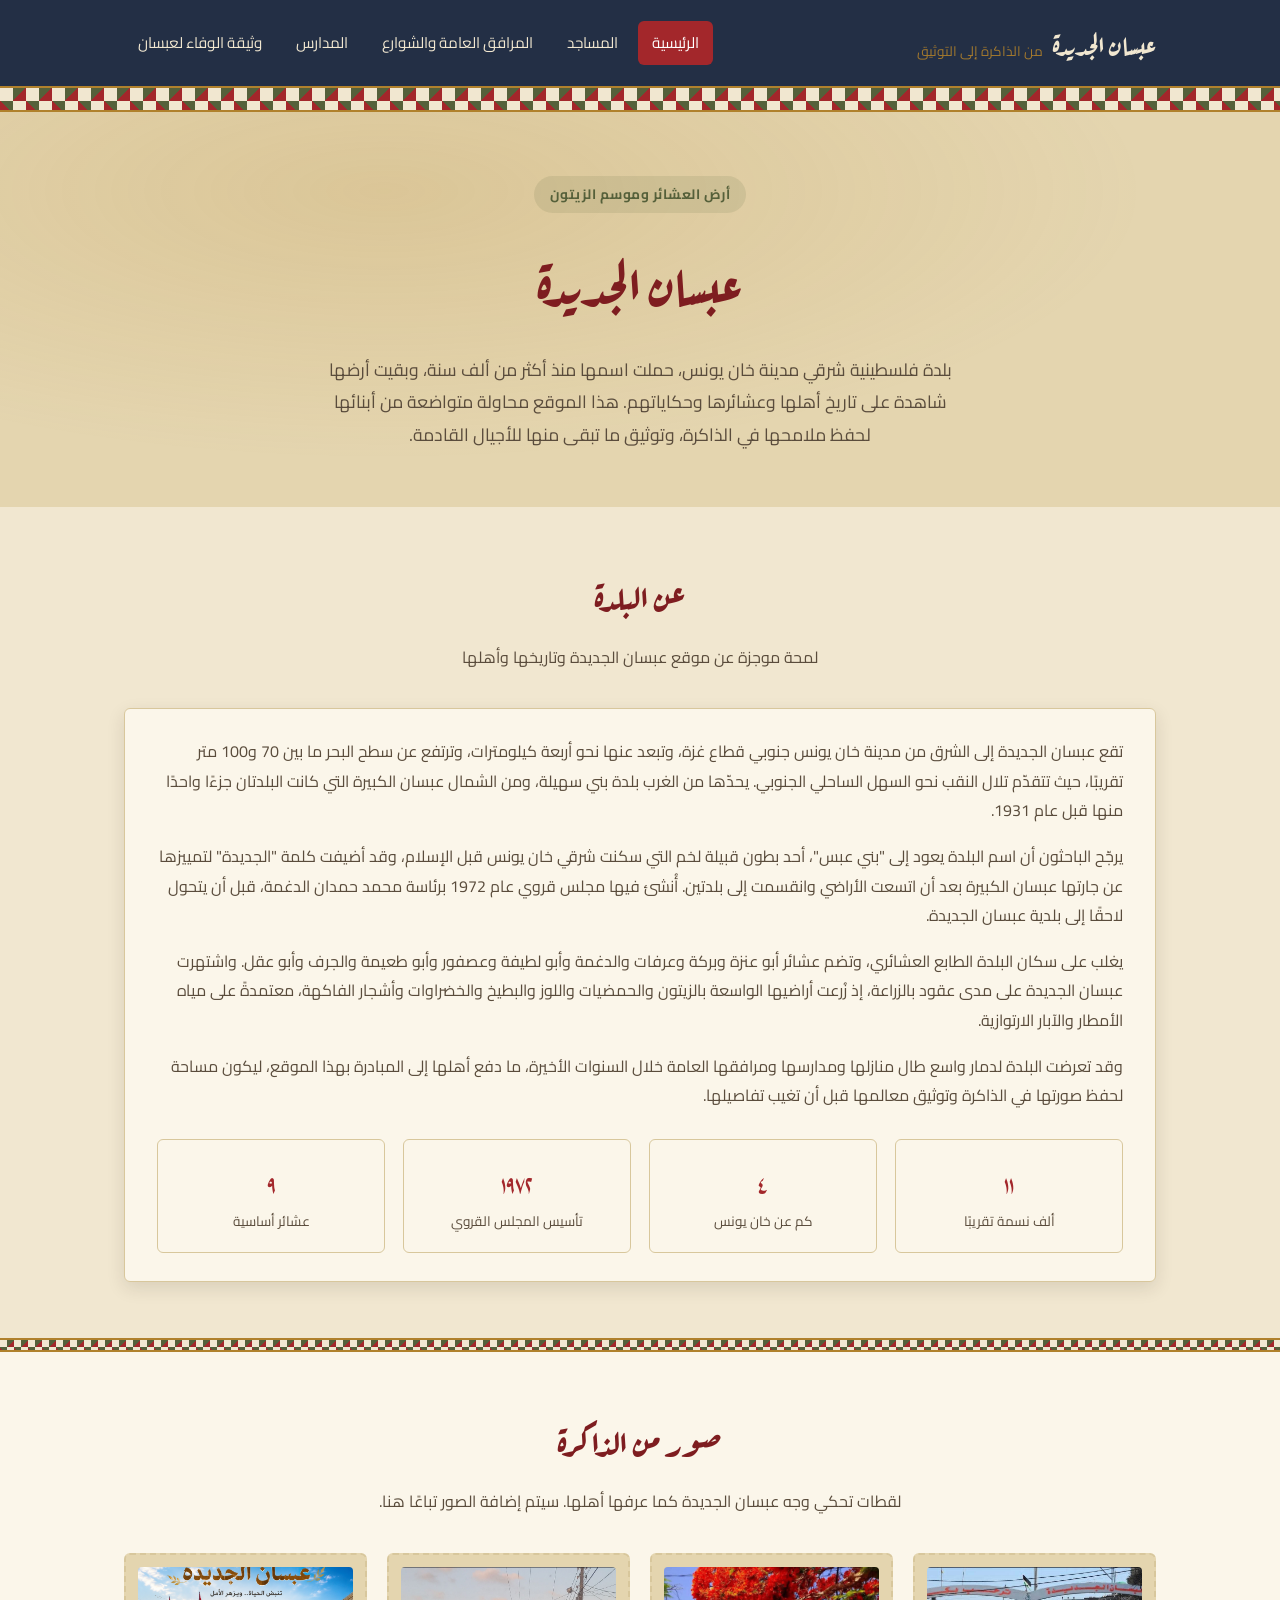
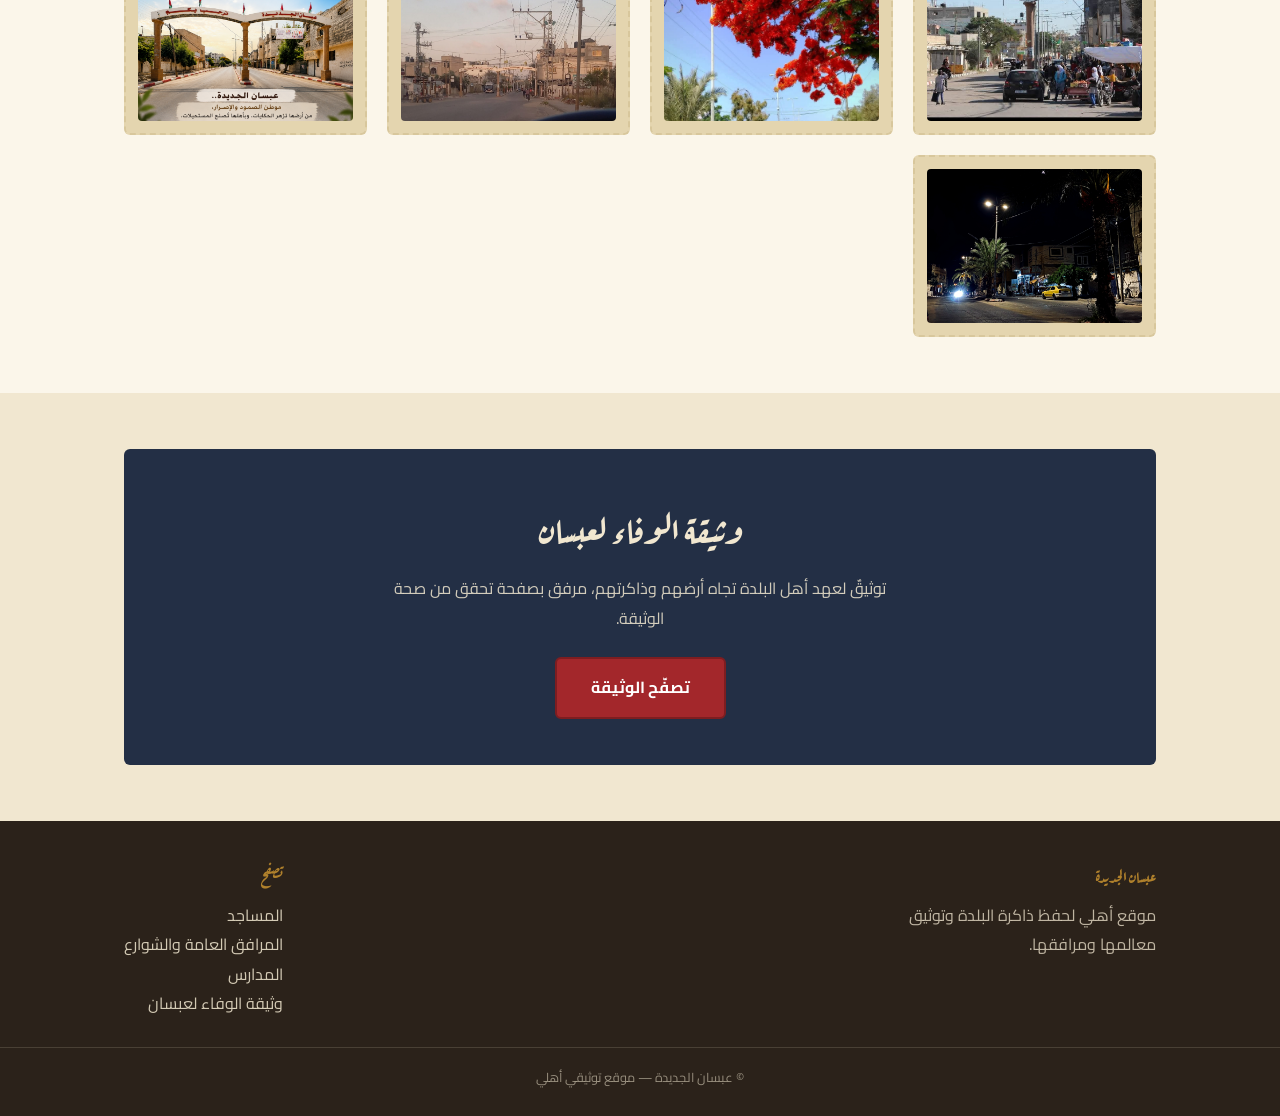
==== commit 49514b57: "Update index.html" ====
--- a/index.html
+++ b/index.html
@@ -104,22 +104,9 @@
 <div class="photo-slot">
   <img src="images/abasan-photo2.jpg" alt="صورة من عبسان الجديدة">
 </div>
-      <div class="photo-slot">
-        <svg class="icon" viewBox="0 0 24 24" fill="none" stroke="currentColor" stroke-width="1.5"><rect x="3" y="5" width="18" height="14" rx="2"/><circle cx="8.5" cy="10.5" r="1.5"/><path d="M21 15l-5-5-8 8"/></svg>
-        <span class="cap">صورة قادمة قريبًا</span>
-      </div>
-      <div class="photo-slot">
-        <svg class="icon" viewBox="0 0 24 24" fill="none" stroke="currentColor" stroke-width="1.5"><rect x="3" y="5" width="18" height="14" rx="2"/><circle cx="8.5" cy="10.5" r="1.5"/><path d="M21 15l-5-5-8 8"/></svg>
-        <span class="cap">صورة قادمة قريبًا</span>
-      </div>
-      <div class="photo-slot">
-        <svg class="icon" viewBox="0 0 24 24" fill="none" stroke="currentColor" stroke-width="1.5"><rect x="3" y="5" width="18" height="14" rx="2"/><circle cx="8.5" cy="10.5" r="1.5"/><path d="M21 15l-5-5-8 8"/></svg>
-        <span class="cap">صورة قادمة قريبًا</span>
-      </div>
-      <div class="photo-slot">
-        <svg class="icon" viewBox="0 0 24 24" fill="none" stroke="currentColor" stroke-width="1.5"><rect x="3" y="5" width="18" height="14" rx="2"/><circle cx="8.5" cy="10.5" r="1.5"/><path d="M21 15l-5-5-8 8"/></svg>
-        <span class="cap">صورة قادمة قريبًا</span>
-      </div>
+      <div class="photo-slot"><img src="images/abasan3.jpg" alt="صورة من عبسان الجديدة"></div>
+<div class="photo-slot"><img src="images/abasan4.jpg" alt="صورة من عبسان الجديدة"></div>
+<div class="photo-slot"><img src="images/abasan5.jpg" alt="صورة من عبسان الجديدة"></div>
     </div>
   </div>
 </section>
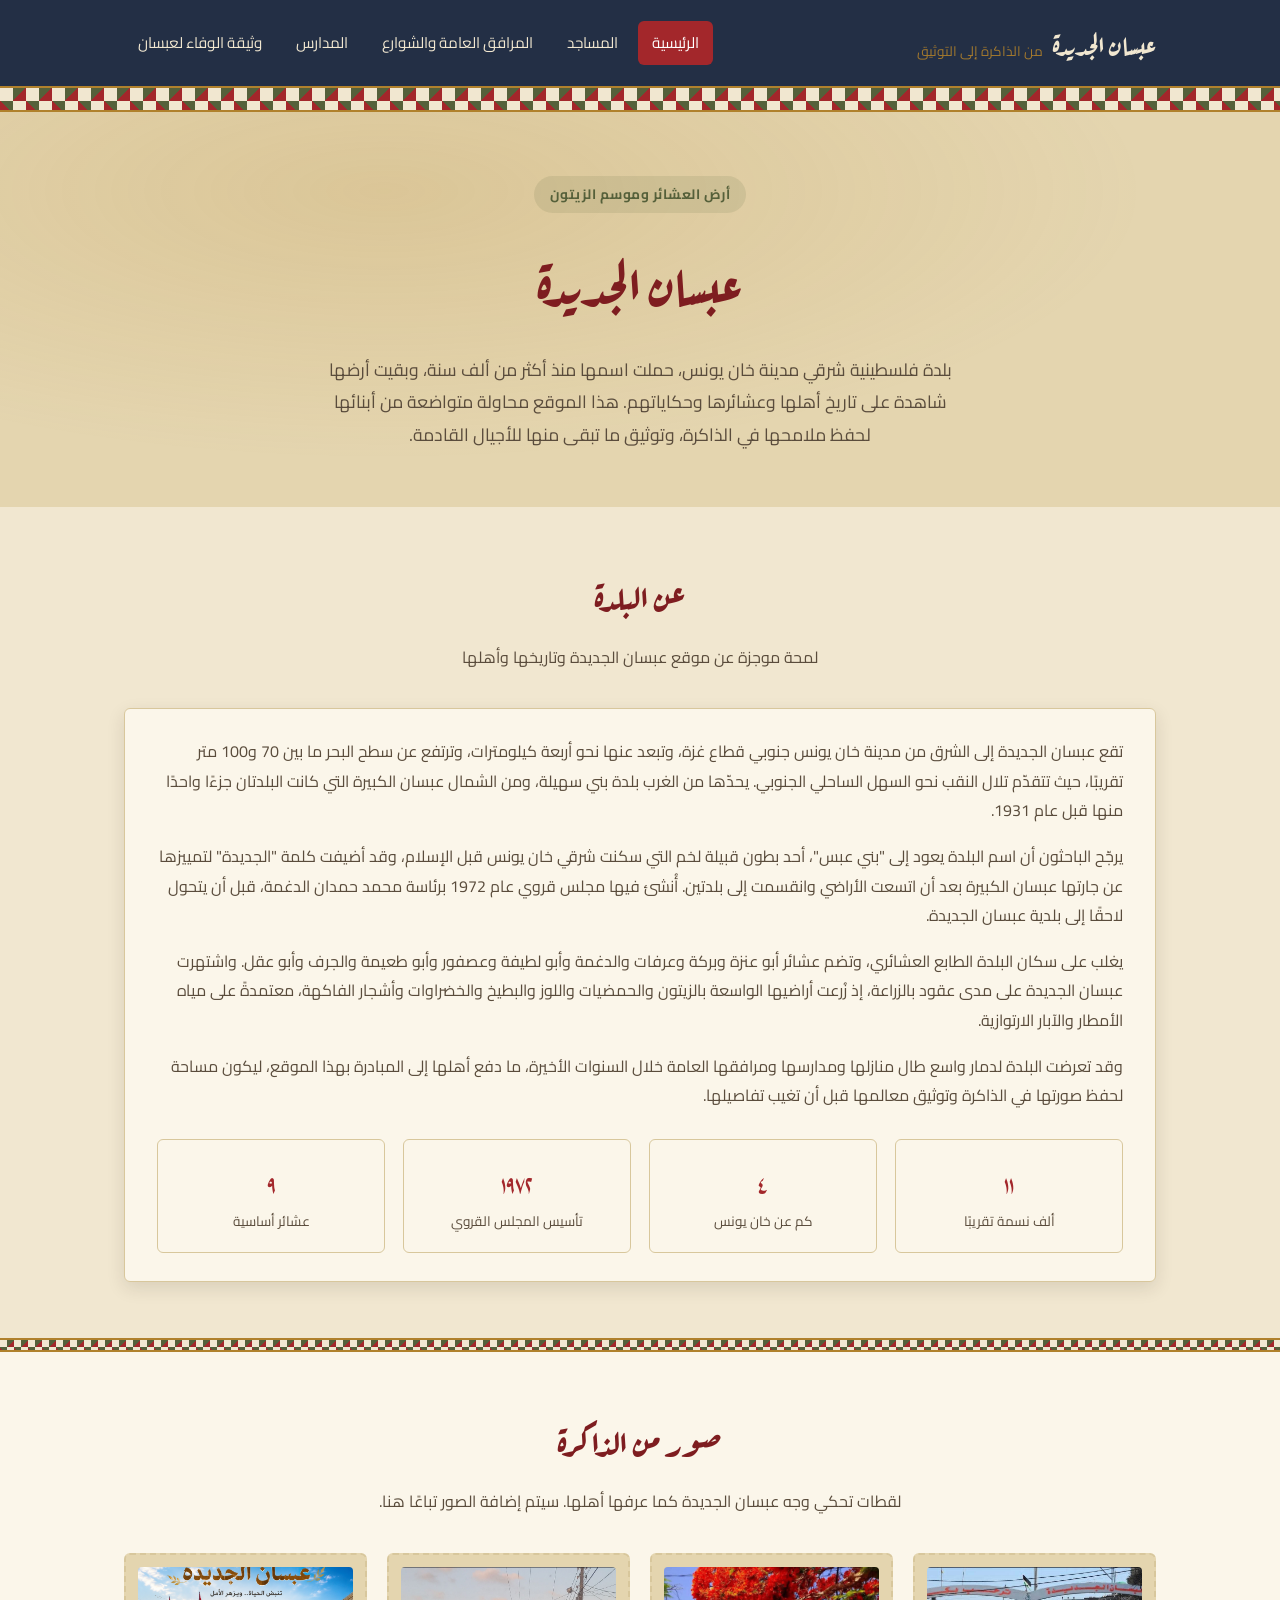
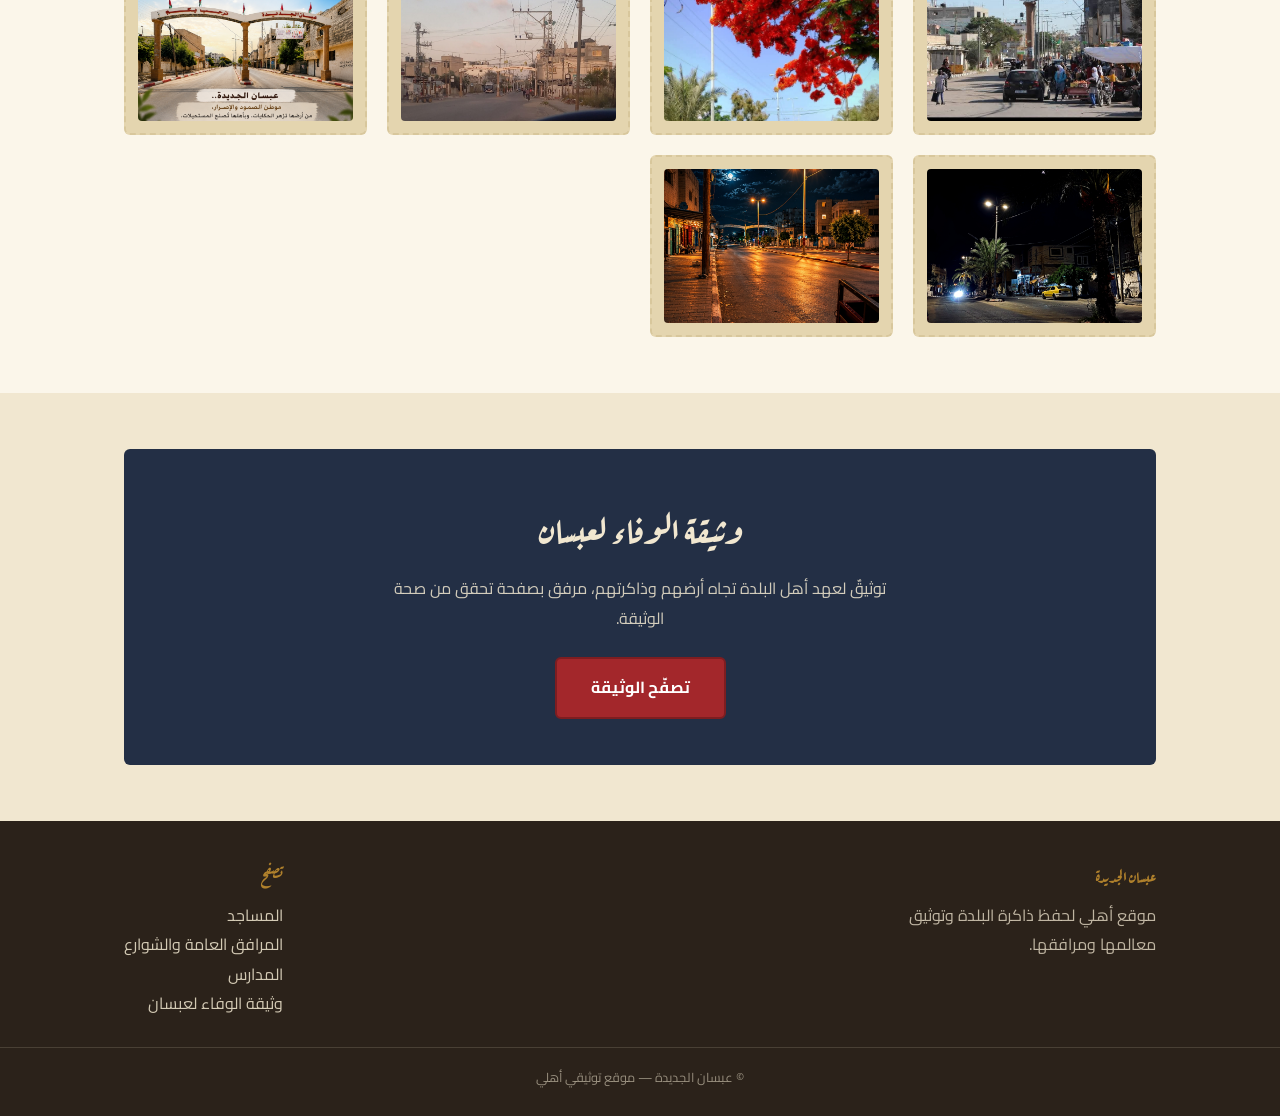
==== commit c0f463c0: "Update index.html" ====
--- a/index.html
+++ b/index.html
@@ -107,6 +107,7 @@
       <div class="photo-slot"><img src="images/abasan3.jpg" alt="صورة من عبسان الجديدة"></div>
 <div class="photo-slot"><img src="images/abasan4.jpg" alt="صورة من عبسان الجديدة"></div>
 <div class="photo-slot"><img src="images/abasan5.jpg" alt="صورة من عبسان الجديدة"></div>
+      <div class="photo-slot"><img src="images/abasan6.jpg" alt="صورة من عبسان الجديدة"></div>
     </div>
   </div>
 </section>
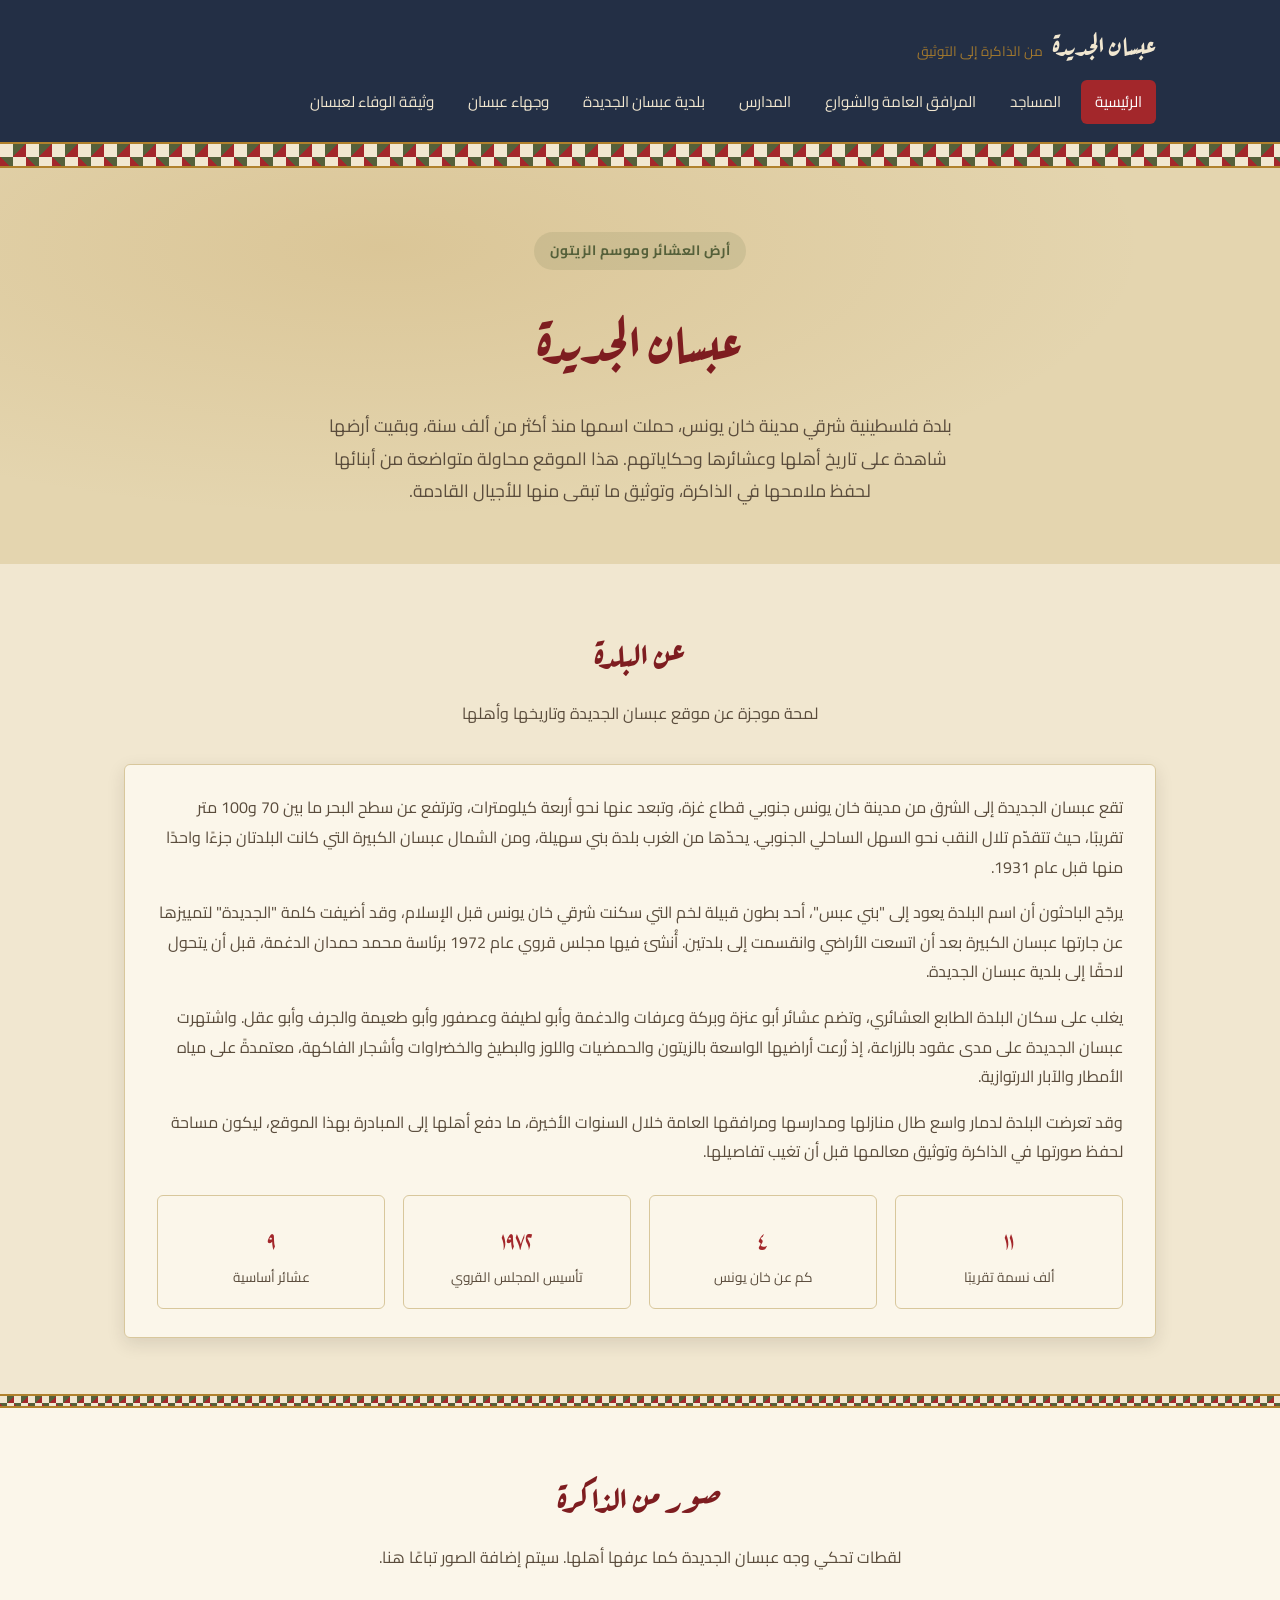
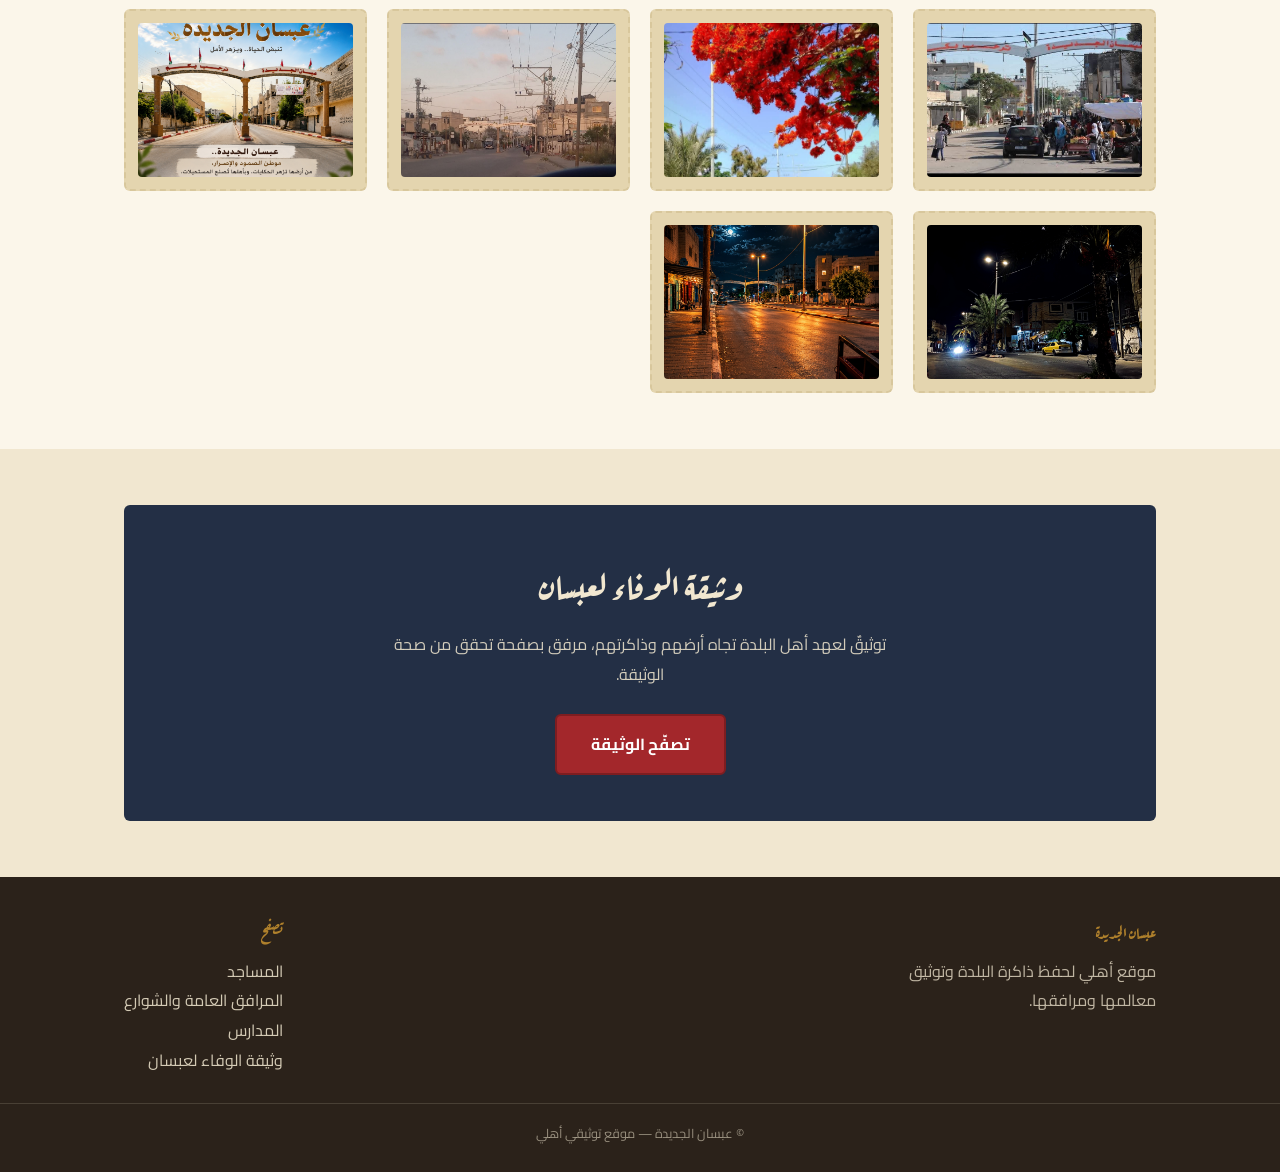
==== commit 4f8400df: "Update index.html" ====
--- a/index.html
+++ b/index.html
@@ -22,6 +22,8 @@
         <li><a href="mosques.html">المساجد</a></li>
         <li><a href="facilities.html">المرافق العامة والشوارع</a></li>
         <li><a href="schools.html">المدارس</a></li>
+        <li><a href="municipality.html">بلدية عبسان الجديدة</a></li>
+   <li><a href="notables.html">وجهاء عبسان</a></li>
         <li><a href="document.html">وثيقة الوفاء لعبسان</a></li>
       </ul>
     </nav>
--- a/style.css
+++ b/style.css
@@ -259,6 +259,9 @@
   grid-template-columns: repeat(auto-fill, minmax(230px,1fr));
   gap: 18px;
 }
+@media (max-width: 900px){
+     .empty-grid{ grid-template-columns: repeat(3, 1fr); }
+}
 .empty-card{
   border: 2px dashed var(--sand-line);
   border-radius: var(--radius);
